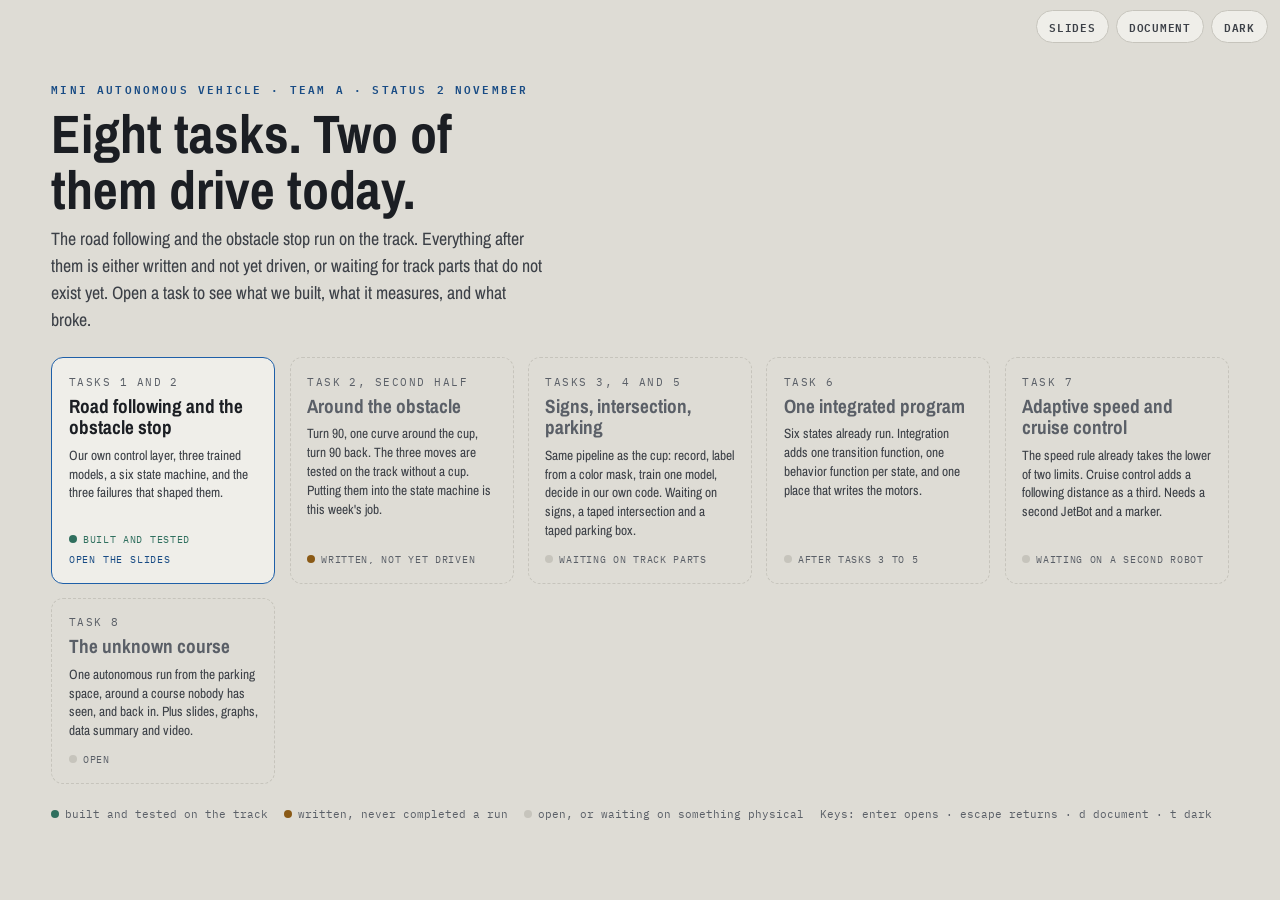
==== presentation/index.html @ 73cd2aa2 "Presentation as a repo file: roadmap, twelve slides, code panels (DECK1) presentation/index.html ope" ====
<!doctype html>
<html lang="en">
<head>
<meta charset="utf-8">
<meta name="viewport" content="width=device-width, initial-scale=1">
<title>JetBot status, 2 November</title>
<link rel="preconnect" href="https://fonts.googleapis.com">
<link rel="preconnect" href="https://fonts.gstatic.com" crossorigin>
<link rel="stylesheet" href="https://fonts.googleapis.com/css2?family=Archivo+Narrow:wght@600;700&family=IBM+Plex+Mono:wght@400;600&display=swap">
<style>
/* Tape, locked in design/THEME.md. Light by default; dark is the podium toggle (t).
   Contrast amended 2026-11-02: muted 7.6:1, faint 4.7:1, accent-ink for accent text. */
:root{
  color-scheme:light;
  --ground:#DEDCD5; --raise:#EFEEE9; --ink:#1B1E23; --muted:#3C4047; --faint:#5A5F67;
  --rule:#C6C4BC; --rule-soft:#D5D3CC;
  --accent:#1E5FA8; --accent-ink:#184B84; --accent-soft:rgba(30,95,168,.12);
  --alarm:#7A2418; --amber:#8A5A16; --cat1:#9C5120; --cat2:#4C7A8C; --ok:#2F6F5E;
  --display:"Archivo Narrow","Arial Narrow",Helvetica,Arial,sans-serif;
  --body:"Archivo Narrow","Arial Narrow",Helvetica,Arial,sans-serif;
  --mono:"IBM Plex Mono",ui-monospace,"Cascadia Mono",Consolas,monospace;
}
:root[data-theme="dark"]{
  color-scheme:dark;
  --ground:#171A1E; --raise:#1F2329; --ink:#EDEBE4; --muted:#A6ACB4; --faint:#8E959E;
  --rule:#343A42; --rule-soft:#2A3037;
  --accent:#7BB2E4; --accent-ink:#9CC6EC; --accent-soft:rgba(123,178,228,.16);
  --alarm:#EE9D86; --amber:#D7A75A; --cat1:#D79355; --cat2:#86AFC4; --ok:#6FC3A8;
}
*{box-sizing:border-box}
html,body{margin:0; padding:0; height:100%}
body{background:var(--ground); color:var(--ink); font-family:var(--body); -webkit-font-smoothing:antialiased}
@media (prefers-reduced-motion:reduce){ *{transition:none !important; animation:none !important} }

/* ── chrome ── */
.chrome{position:fixed; z-index:50; right:12px; top:10px; display:flex; gap:7px}
.btn{
  font-family:var(--mono); font-size:11px; font-weight:600; letter-spacing:.07em; text-transform:uppercase;
  color:var(--muted); background:var(--raise); border:1px solid var(--rule); border-radius:999px;
  padding:6px 12px; cursor:pointer;
}
.btn:hover{color:var(--ink); border-color:var(--accent)}
.btn:focus-visible{outline:2px solid var(--accent); outline-offset:2px}
.rail{position:fixed; z-index:50; left:0; right:0; bottom:0; height:3px; background:transparent}
.rail i{display:block; height:100%; width:0; background:var(--accent); transition:width .25s ease}
body.map .rail{display:none}

/* ════════ ROADMAP SCREEN ════════ */
.roadmap{min-height:100%; display:flex; flex-direction:column; justify-content:center; gap:clamp(18px,2.6vh,30px);
  padding:clamp(22px,4vh,52px) clamp(18px,4vw,64px)}
body.slides .roadmap, body.doc .roadmap{display:none}
body.doc .roadmap{display:flex; min-height:0; padding:0 0 2rem}
.rm-head{display:flex; flex-direction:column; gap:8px}
.rm-eyebrow{font-family:var(--mono); font-size:clamp(10px,.85vw,12px); font-weight:600; letter-spacing:.2em;
  text-transform:uppercase; color:var(--accent-ink)}
.rm-head h1{font-family:var(--display); font-weight:700; font-size:clamp(28px,4.4vw,54px); line-height:1.04;
  margin:0; max-width:24ch; text-wrap:balance}
.rm-head p{margin:0; color:var(--muted); font-size:clamp(14px,1.4vw,19px); max-width:62ch; line-height:1.5}
.cards{display:grid; gap:clamp(10px,1.1vw,16px); grid-template-columns:repeat(auto-fit,minmax(215px,1fr))}
.card{
  background:var(--raise); border:1px solid var(--rule); border-radius:12px; padding:clamp(13px,1.3vw,18px);
  display:flex; flex-direction:column; gap:7px; min-width:0; text-align:left; font:inherit; color:inherit;
  position:relative;
}
.card .cw{font-family:var(--mono); font-size:10.5px; letter-spacing:.14em; text-transform:uppercase; color:var(--faint)}
.card h2{font-family:var(--display); font-weight:700; font-size:clamp(16px,1.5vw,20px); line-height:1.12; margin:0}
.card p{margin:0; color:var(--muted); font-size:clamp(12.5px,1.05vw,14.5px); line-height:1.4}
.card .state{font-family:var(--mono); font-size:10px; letter-spacing:.07em; text-transform:uppercase;
  display:inline-flex; align-items:center; gap:6px; margin-top:auto; padding-top:6px}
.card .state i{width:8px; height:8px; border-radius:50%; display:block}
.card.open{cursor:pointer; border-color:var(--accent)}
.card.open:hover{background:var(--accent-soft)}
.card.open:focus-visible{outline:2px solid var(--accent); outline-offset:2px}
.card.open .state{color:var(--ok)} .card.open .state i{background:var(--ok)}
.card.locked{border-style:dashed; background:transparent}
.card.locked h2{color:var(--faint)}
.card.locked .state{color:var(--faint)} .card.locked .state i{background:var(--rule)}
.card .enter{font-family:var(--mono); font-size:10px; letter-spacing:.08em; text-transform:uppercase; color:var(--accent-ink)}
.legendrow{display:flex; flex-wrap:wrap; gap:16px; font-family:var(--mono); font-size:11px; color:var(--faint)}
.legendrow span{display:flex; align-items:center; gap:6px}
.legendrow i{width:8px; height:8px; border-radius:50%; display:block}
.i-built{background:var(--ok)} .i-written{background:var(--amber)} .i-open{background:var(--rule)}

/* ════════ SLIDES ════════ */
#deck{display:none}
body.slides #deck{display:block; height:100dvh; overflow-y:scroll; scroll-snap-type:y mandatory; scrollbar-width:none}
body.slides #deck::-webkit-scrollbar{display:none}
body.slides section{height:100dvh; scroll-snap-align:start; scroll-snap-stop:always; display:flex; align-items:center; justify-content:center}
.slide{
  width:min(100vw,177.78vh); aspect-ratio:16/9; container-type:inline-size; position:relative; overflow:hidden;
  background:var(--ground); color:var(--ink);
}
.slide::after{
  content:""; position:absolute; inset:auto 0 0; height:.9cqw; pointer-events:none;
  background:linear-gradient(90deg,var(--accent) 0 38%,transparent 38% 62%,var(--accent) 62% 100%);
}
.inner{position:absolute; inset:0; padding:4.4cqw 5cqw 5.4cqw; display:flex; flex-direction:column; gap:1.6cqw}
.spacer{flex:1}

body.doc #deck{display:block; max-width:50rem; margin:0 auto; padding:0 max(1rem,env(safe-area-inset-left,0px)) 4rem}
body.doc section{display:block}
body.doc .slide{width:auto; aspect-ratio:auto; height:auto; container-type:normal; overflow:visible;
  border-top:1px solid var(--rule-soft); padding-top:1.8rem}
body.doc .slide::after{display:none}
body.doc .inner{position:static; padding:0 0 1.4rem; gap:.9rem}
body.doc .spacer{display:none}

/* type: cqw on slides, rem twins in the document */
.eyebrow{font-family:var(--mono); font-size:1.1cqw; font-weight:600; letter-spacing:.2em; text-transform:uppercase; color:var(--accent-ink)}
h2.sh{font-family:var(--display); font-weight:700; font-size:3.7cqw; line-height:1.06; margin:0; max-width:25ch; text-wrap:balance}
h1.sh{font-family:var(--display); font-weight:700; font-size:5.2cqw; line-height:1.02; margin:0; max-width:22ch; text-wrap:balance}
.lead{font-size:1.6cqw; color:var(--muted); margin:0; max-width:54ch; line-height:1.42}
.slide p{margin:0; color:var(--muted); font-size:1.35cqw; max-width:60ch; line-height:1.42}
.src{font-family:var(--mono); font-size:.98cqw; color:var(--faint); margin:0; max-width:none}
.slide b{color:var(--ink); font-weight:600}
body.doc .eyebrow{font-size:.7rem}
body.doc h1.sh{font-size:1.9rem; max-width:none}
body.doc h2.sh{font-size:1.45rem; max-width:none}
body.doc .lead{font-size:1.02rem; max-width:none}
body.doc .slide p{font-size:.97rem; max-width:none}
body.doc .src{font-size:.76rem}

/* facts */
.facts{display:grid; grid-template-columns:repeat(4,minmax(0,1fr)); gap:1.5cqw}
.fact{display:flex; flex-direction:column; gap:.35cqw; min-width:0}
.fact .n{font-family:var(--display); font-weight:700; font-size:3cqw; line-height:1; font-variant-numeric:tabular-nums}
.fact .l{font-family:var(--mono); font-size:.95cqw; color:var(--faint); letter-spacing:.05em; text-transform:uppercase; line-height:1.35}
body.doc .facts{gap:.9rem; grid-template-columns:repeat(2,minmax(0,1fr))}
body.doc .fact{gap:.1rem}
body.doc .fact .n{font-size:1.6rem}
body.doc .fact .l{font-size:.68rem}

/* bars */
.bars{display:flex; flex-direction:column; gap:.7cqw}
.bar{display:grid; grid-template-columns:13cqw 1fr 10cqw; align-items:center; gap:1.2cqw}
.bl{font-family:var(--mono); font-size:1.05cqw; color:var(--muted); text-transform:uppercase; letter-spacing:.06em}
.track{height:1.7cqw; background:var(--rule); border-radius:.3cqw; position:relative; overflow:hidden}
.fill{position:absolute; inset:0 auto 0 0; border-radius:.3cqw}
.bv{font-family:var(--mono); font-size:1.05cqw; font-variant-numeric:tabular-nums; text-align:right}
.bar.lost .bv{color:var(--alarm); font-weight:600}
.f-base{background:var(--cat1)} .f-ours{background:var(--cat2)} .f-adaptive{background:var(--accent)}
.legend{display:flex; flex-wrap:wrap; gap:1.6cqw; font-family:var(--mono); font-size:.98cqw; color:var(--faint)}
.legend span{display:flex; align-items:center; gap:.5cqw}
.legend i{width:1cqw; height:1cqw; border-radius:.2cqw; display:block}
body.doc .bars{gap:.45rem}
body.doc .bar{grid-template-columns:7rem 1fr 5rem; gap:.6rem}
body.doc .bl{font-size:.74rem}
body.doc .track{height:.85rem; border-radius:3px}
body.doc .fill{border-radius:3px}
body.doc .bv{font-size:.76rem}
body.doc .legend{gap:.8rem; font-size:.72rem}
body.doc .legend i{width:.6rem; height:.6rem; border-radius:2px}
body.doc .legend span{gap:.3rem}

/* pipeline */
.pipe{display:grid; grid-template-columns:repeat(5,minmax(0,1fr)); gap:1cqw}
.pstep{background:var(--raise); border:1px solid var(--rule); border-radius:.6cqw; padding:1.2cqw; display:flex; flex-direction:column; gap:.45cqw; min-width:0}
.pstep .pn{font-family:var(--mono); font-size:.9cqw; letter-spacing:.12em; text-transform:uppercase; color:var(--faint)}
.pstep .pt{font-family:var(--display); font-weight:700; font-size:1.45cqw; line-height:1.1}
.pstep .pd{font-size:.98cqw; color:var(--muted); line-height:1.3}
.pstep.mid{border-color:var(--accent)}
.chip{font-family:var(--mono); font-size:.88cqw; background:var(--accent-soft); border-radius:.3cqw; padding:.2cqw .45cqw; margin-top:.25cqw}
body.doc .pipe{grid-template-columns:repeat(2,minmax(0,1fr)); gap:.7rem}
body.doc .pstep{border-radius:8px; padding:.75rem; gap:.2rem}
body.doc .pstep .pn{font-size:.64rem}
body.doc .pstep .pt{font-size:.98rem}
body.doc .pstep .pd{font-size:.8rem}
body.doc .chip{font-size:.66rem; border-radius:3px; padding:.1rem .3rem; margin-top:.2rem}

/* tables */
.ft{border-collapse:collapse; width:100%; font-size:1.2cqw}
.ft th{font-family:var(--mono); font-size:.9cqw; letter-spacing:.09em; text-transform:uppercase; color:var(--faint);
  text-align:left; font-weight:600; padding:0 1.1cqw .55cqw 0; border-bottom:1px solid var(--rule)}
.ft td{color:var(--muted); padding:.6cqw 1.1cqw .6cqw 0; border-bottom:1px solid var(--rule-soft); vertical-align:top}
.ft td.m{font-family:var(--mono); font-variant-numeric:tabular-nums; white-space:nowrap}
.scroller{overflow-x:auto}
body.doc .ft{font-size:.86rem}
body.doc .ft th{font-size:.64rem; padding:0 .7rem .35rem 0}
body.doc .ft td{padding:.4rem .7rem .4rem 0}

/* status dots in tables */
.dot{display:inline-flex; align-items:center; gap:.5cqw; font-family:var(--mono); font-size:1cqw; white-space:nowrap}
.dot i{width:.8cqw; height:.8cqw; border-radius:50%; display:block}
body.doc .dot{font-size:.76rem; gap:.3rem}
body.doc .dot i{width:.5rem; height:.5rem}

/* two lanes */
.lanes{display:grid; grid-template-columns:1fr 1fr; gap:2.2cqw}
.lane{display:flex; flex-direction:column; gap:.7cqw; border-top:.3cqw solid var(--rule); padding-top:.9cqw; min-width:0}
.lane.answer{border-top-color:var(--accent)}
.lane h3{font-family:var(--display); font-weight:700; font-size:1.55cqw; margin:0}
.lane .ltag{font-family:var(--mono); font-size:.9cqw; letter-spacing:.12em; text-transform:uppercase; color:var(--faint)}
body.doc .lanes{grid-template-columns:1fr; gap:1.1rem}
body.doc .lane{gap:.35rem; border-top-width:2px; padding-top:.55rem}
body.doc .lane h3{font-size:1rem}
body.doc .lane .ltag{font-size:.64rem}

/* figures: capped so the text under them always fits the slide */
figure{margin:0; min-height:0; display:flex; flex-direction:column; gap:.6cqw; align-items:center}
figure svg{display:block; width:100%; height:auto; max-height:20cqw; max-width:100%}
figure.wide svg{max-height:17cqw}
.fl{font-family:var(--mono); font-size:.95cqw; color:var(--faint); letter-spacing:.09em; text-transform:uppercase; align-self:flex-start}
body.doc figure{gap:.35rem}
body.doc figure svg{max-height:none}
body.doc figure.wide svg{max-height:none}
body.doc .fl{font-size:.66rem}

.tag{font-family:var(--mono); font-size:.9cqw; letter-spacing:.06em; text-transform:uppercase; padding:.25cqw .6cqw; border-radius:.3cqw; display:inline-block}
.t-run{background:rgba(47,111,94,.16); color:var(--ok)}
.t-test{background:rgba(138,90,22,.16); color:var(--amber)}
body.doc .tag{font-size:.64rem; padding:.12rem .35rem; border-radius:3px}

.srclist{display:grid; grid-template-columns:1fr 1fr; gap:.9cqw 2.2cqw; font-size:1.1cqw}
.srclist div{display:flex; flex-direction:column; gap:.15cqw; min-width:0}
.srclist b{font-family:var(--display)}
.srclist span{font-family:var(--mono); font-size:.95cqw; color:var(--faint); word-break:break-word}
body.doc .srclist{grid-template-columns:1fr; gap:.55rem; font-size:.88rem}
body.doc .srclist div{gap:.05rem}
body.doc .srclist span{font-size:.73rem}

/* ── code panel: only where the code is the content ── */
.codeblock{margin-top:.4cqw}
.codebtn{
  font-family:var(--mono); font-size:.95cqw; letter-spacing:.07em; text-transform:uppercase;
  color:var(--accent-ink); background:transparent; border:1px solid var(--rule); border-radius:.4cqw;
  padding:.5cqw 1cqw; cursor:pointer;
}
.codebtn:hover{background:var(--accent-soft)}
.codebtn:focus-visible{outline:2px solid var(--accent); outline-offset:2px}
.codewrap{display:none; margin-top:.8cqw; background:var(--raise); border:1px solid var(--rule); border-radius:.5cqw;
  padding:1.1cqw 1.3cqw; gap:.7cqw; flex-direction:column}
/* open on a slide, the panel is an overlay with its own scroll: a fixed slide cannot grow */
.codewrap[data-open="true"]{
  display:flex; position:absolute; inset:0; margin:0; overflow:auto; z-index:6;
  padding:2.4cqw 2.6cqw 3.4cqw; border-radius:0; border:0; border-top:.25cqw solid var(--accent);
}
.codewrap[data-open="true"]::after{
  content:"click the panel background or press escape to close";
  font-family:var(--mono); font-size:.9cqw; color:var(--faint); letter-spacing:.06em;
}
.codewrap .why{font-size:1.1cqw; color:var(--muted); line-height:1.4; margin:0; max-width:none}
.codewrap .why b{color:var(--ink)}
.codewrap pre{margin:0; font-family:var(--mono); font-size:.95cqw; line-height:1.55; color:var(--ink);
  background:var(--ground); border:1px solid var(--rule-soft); border-radius:.3cqw; padding:.8cqw 1cqw; overflow-x:auto}
.codewrap pre .c{color:var(--faint)}
.codewrap .where{font-family:var(--mono); font-size:.9cqw; color:var(--faint)}
body.doc .codebtn{display:none}
body.doc .codewrap, body.doc .codewrap[data-open="true"]{display:flex !important; position:static; inset:auto;
  font-size:1rem; border:1px solid var(--rule); border-radius:8px; padding:.9rem 1rem; gap:.5rem; margin-top:.6rem; overflow:visible}
body.doc .codewrap[data-open="true"]::after{display:none}
body.doc .codewrap .why{font-size:.95rem}
body.doc .codewrap pre{font-size:.78rem; border-radius:4px; padding:.6rem .7rem}
body.doc .codewrap .where{font-size:.72rem}

.deckonly{display:block} .doconly{display:none}
body.doc .deckonly{display:none} body.doc .doconly{display:block}

/* ── print ── */
@page{ size:297mm 167mm; margin:0 }
@media print{
  :root, :root[data-theme="dark"]{ color-scheme:light;
    --ground:#DEDCD5; --raise:#EFEEE9; --ink:#1B1E23; --muted:#3C4047; --faint:#5A5F67;
    --rule:#C6C4BC; --rule-soft:#D5D3CC; --accent:#1E5FA8; --accent-ink:#184B84;
    --accent-soft:rgba(30,95,168,.12); --alarm:#7A2418; --amber:#8A5A16;
    --cat1:#9C5120; --cat2:#4C7A8C; --ok:#2F6F5E;
  }
  html,body{height:auto; overflow:visible}
  .chrome,.rail{display:none !important}
  body.map .roadmap{display:flex}
  body.slides #deck, body.map #deck{display:block; height:auto; overflow:visible}
  body.slides section, body.map section{height:167mm; width:297mm; page-break-after:always; break-after:page; display:flex; overflow:hidden}
  body.slides .slide, body.map .slide{width:297mm; height:167mm; aspect-ratio:auto}
  body.slides .codewrap, body.map .codewrap{display:none !important}   /* the slide PDF keeps the slides clean */
  body.doc{ }
  body.doc section{break-inside:avoid-page}
  body.doc .codewrap{display:flex !important}
  *{-webkit-print-color-adjust:exact; print-color-adjust:exact}
}
@media print{ body.doc{ } }
</style>
</head>
<body class="map">

<div class="chrome">
  <button class="btn" id="mapbtn" type="button">Roadmap</button>
  <button class="btn" id="modebtn" type="button">Document</button>
  <button class="btn" id="themebtn" type="button">Dark</button>
</div>
<div class="rail"><i id="railfill"></i></div>

<!-- ════════════════ ROADMAP ════════════════ -->
<div class="roadmap" id="roadmap">
  <div class="rm-head">
    <div class="rm-eyebrow">Mini autonomous vehicle · team A · status 2 November</div>
    <h1>Eight tasks. Two of them drive today.</h1>
    <p>The road following and the obstacle stop run on the track. Everything after them is either written and not yet driven, or waiting for track parts that do not exist yet. Open a task to see what we built, what it measures, and what broke.</p>
  </div>

  <div class="cards">
    <button class="card open" id="card-w1" type="button">
      <span class="cw">Tasks 1 and 2</span>
      <h2>Road following and the obstacle stop</h2>
      <p>Our own control layer, three trained models, a six state machine, and the three failures that shaped them.</p>
      <span class="state"><i></i>built and tested</span>
      <span class="enter">Open the slides</span>
    </button>

    <div class="card locked">
      <span class="cw">Task 2, second half</span>
      <h2>Around the obstacle</h2>
      <p>Turn 90, one curve around the cup, turn 90 back. The three moves are tested on the track without a cup. Putting them into the state machine is this week's job.</p>
      <span class="state"><i style="background:var(--amber)"></i>written, not yet driven</span>
    </div>

    <div class="card locked">
      <span class="cw">Tasks 3, 4 and 5</span>
      <h2>Signs, intersection, parking</h2>
      <p>Same pipeline as the cup: record, label from a color mask, train one model, decide in our own code. Waiting on signs, a taped intersection and a taped parking box.</p>
      <span class="state"><i></i>waiting on track parts</span>
    </div>

    <div class="card locked">
      <span class="cw">Task 6</span>
      <h2>One integrated program</h2>
      <p>Six states already run. Integration adds one transition function, one behavior function per state, and one place that writes the motors.</p>
      <span class="state"><i></i>after tasks 3 to 5</span>
    </div>

    <div class="card locked">
      <span class="cw">Task 7</span>
      <h2>Adaptive speed and cruise control</h2>
      <p>The speed rule already takes the lower of two limits. Cruise control adds a following distance as a third. Needs a second JetBot and a marker.</p>
      <span class="state"><i></i>waiting on a second robot</span>
    </div>

    <div class="card locked">
      <span class="cw">Task 8</span>
      <h2>The unknown course</h2>
      <p>One autonomous run from the parking space, around a course nobody has seen, and back in. Plus slides, graphs, data summary and video.</p>
      <span class="state"><i></i>open</span>
    </div>
  </div>

  <div class="legendrow">
    <span><i class="i-built"></i>built and tested on the track</span>
    <span><i class="i-written"></i>written, never completed a run</span>
    <span><i class="i-open"></i>open, or waiting on something physical</span>
    <span>Keys: enter opens · escape returns · d document · t dark</span>
  </div>
</div>

<!-- ════════════════ SLIDES ════════════════ -->
<div id="deck">

<!-- 1 title -->
<section>
  <div class="slide"><div class="inner">
    <div class="eyebrow">Tasks 1 and 2 · status 2 November</div>
    <div class="spacer" style="flex:.45"></div>
    <h1 class="sh">A JetBot that drives its lane and stops for a marked cup</h1>
    <p class="lead">Three trained models report what the camera sees. Our decision and control code does the rest. This is what has driven on the track, what it measures, and the failures that got it there.</p>
    <div class="spacer"></div>
    <div class="facts" style="flex:none">
      <div class="fact"><span class="n">60 s</span><span class="l">driven in both directions, no stop</span></div>
      <div class="fact"><span class="n">8 stops</span><span class="l">in front of a cup, one 90 s run</span></div>
      <div class="fact"><span class="n">3 models</span><span class="l">lane, curve, obstacle</span></div>
      <div class="fact"><span class="n">22 Hz</span><span class="l">control steps per second</span></div>
    </div>
    <p class="src">Every figure comes from our own runs on our own track. Sources on the last slide.</p>
  </div></div>
</section>

<!-- 2 where we are -->
<section>
  <div class="slide"><div class="inner">
    <h2 class="sh">Where we are against the eight tasks</h2>
    <div class="spacer" style="flex:.3"></div>
    <div class="scroller" style="flex:none"><table class="ft">
      <tr><th>Task</th><th>State</th><th>Evidence, or what is missing</th></tr>
      <tr><td><b>1 · Adaptive road following</b></td><td><span class="dot"><i style="background:var(--ok)"></i>built</span></td><td>60 s in both directions, three controllers compared</td></tr>
      <tr><td><b>2 · Stop at an obstacle</b></td><td><span class="dot"><i style="background:var(--ok)"></i>built</span></td><td>8 stops in a 90 s run, shown to the professor</td></tr>
      <tr><td><b>2 · Avoid and recover</b></td><td><span class="dot"><i style="background:var(--amber)"></i>written</span></td><td>the old timed swerve ran 3 of 3; the new one is tested move by move, not in the state machine yet</td></tr>
      <tr><td><b>6 · State machine</b></td><td><span class="dot"><i style="background:var(--amber)"></i>partly</span></td><td>six states run; one transition function and one motor function are still to come</td></tr>
      <tr><td><b>3, 4, 5 · Signs, intersection, parking</b></td><td><span class="dot"><i style="background:var(--rule)"></i>open</span></td><td>signs are being bought; the intersection and the parking box are not taped yet</td></tr>
      <tr><td><b>7 · Adaptive speed, cruise control</b></td><td><span class="dot"><i style="background:var(--rule)"></i>open</span></td><td>needs a second JetBot; the speed rule already takes the lower of two limits</td></tr>
      <tr><td><b>8 · Final run and slides</b></td><td><span class="dot"><i style="background:var(--rule)"></i>open</span></td><td>the course, the video and the archive</td></tr>
    </table></div>
    <div class="spacer"></div>
    <p class="src">Built means it completed runs on the track. Written means the code exists and has not. Status read from the run logs.</p>
  </div></div>
</section>

<!-- 3 pipeline -->
<section>
  <div class="slide"><div class="inner">
    <h2 class="sh">Models measure. Our code decides and drives.</h2>
    <div class="spacer" style="flex:.3"></div>
    <div class="pipe" style="flex:none">
      <div class="pstep"><span class="pn">1 · camera</span><span class="pt">Frame</span><span class="pd">224 by 224 pixels</span></div>
      <div class="pstep mid"><span class="pn">2 · perception</span><span class="pt">Three models</span><span class="pd">ResNet18 each, run through TensorRT</span>
        <span class="chip">lane: visible, x</span><span class="chip">curve: class, side</span><span class="chip">cup: row, x</span></div>
      <div class="pstep"><span class="pn">3 · decision</span><span class="pt">State machine</span><span class="pd">Six states, priority order, every threshold a named constant</span></div>
      <div class="pstep"><span class="pn">4 · control</span><span class="pt">PD and speed</span><span class="pd">Gains scaled by speed, curve feedforward, rate limits</span></div>
      <div class="pstep"><span class="pn">5 · motors</span><span class="pt">Wheels</span><span class="pd">Battery guard, camera watchdog, motor watchdog</span></div>
    </div>
    <div class="spacer"></div>
    <p>A model never sends a motor command. It returns numbers, and only our decision and control code reads them. Exact geometry does not come from a model at all: two color masks measure the lane lines and the cup band, and the checks that end a maneuver use those.</p>
    <p class="src">Loop 21.6 to 22.8 steps per second with 24 ms of model time in the Task 1 runs, which carried two models. With the obstacle model added it is 29.8 ms per step. TensorRT took one lane pass from 41 ms to 10.6 ms.</p>
  </div></div>
</section>

<!-- 4 state machine -->
<section>
  <div class="slide"><div class="inner">
    <h2 class="sh">Six states, and priority settles every conflict</h2>
    <div class="spacer" style="flex:.2"></div>
    <figure class="wide" style="flex:none">
      <div class="fl">Driving states across the top, stop mode and the ending below</div>
      <svg viewBox="0 0 560 150" role="img" aria-label="Following, avoidance and recovery across the top, stop mode and halt below">
        <defs>
          <marker id="arG" viewBox="0 0 10 10" refX="9" refY="5" markerWidth="6" markerHeight="6" orient="auto"><path d="M0,1 L9,5 L0,9" fill="none" stroke="var(--faint)" stroke-width="1.7"/></marker>
          <marker id="arR" viewBox="0 0 10 10" refX="9" refY="5" markerWidth="6" markerHeight="6" orient="auto"><path d="M0,1 L9,5 L0,9" fill="none" stroke="var(--alarm)" stroke-width="1.7"/></marker>
        </defs>
        <g font-family="IBM Plex Mono, monospace" font-size="9.5">
          <rect x="6" y="30" width="118" height="36" rx="5" fill="var(--accent-soft)" stroke="var(--accent)"/>
          <text x="65" y="46" text-anchor="middle" fill="var(--ink)">FOLLOWING</text>
          <text x="65" y="59" text-anchor="middle" fill="var(--muted)" font-size="8">and SLOW_DOWN</text>

          <rect x="178" y="30" width="118" height="36" rx="5" fill="var(--raise)" stroke="var(--rule)"/>
          <text x="237" y="46" text-anchor="middle" fill="var(--ink)">AVOIDANCE</text>
          <text x="237" y="59" text-anchor="middle" fill="var(--muted)" font-size="8">lane ignored</text>

          <rect x="350" y="30" width="118" height="36" rx="5" fill="var(--raise)" stroke="var(--rule)"/>
          <text x="409" y="46" text-anchor="middle" fill="var(--ink)">RECOVERY</text>
          <text x="409" y="59" text-anchor="middle" fill="var(--muted)" font-size="8">lane ignored</text>

          <g stroke="var(--faint)" stroke-width="1.7" fill="none" marker-end="url(#arG)">
            <path d="M126,48 L174,48"/>
            <path d="M298,48 L346,48"/>
            <path d="M409,26 L409,12 L65,12 L65,26"/>
          </g>
          <text x="150" y="40" text-anchor="middle" fill="var(--faint)" font-size="8">cup in lane</text>
          <text x="322" y="40" text-anchor="middle" fill="var(--faint)" font-size="8">done</text>
          <text x="237" y="8" text-anchor="middle" fill="var(--faint)" font-size="8">lane found again</text>

          <rect x="6" y="96" width="118" height="34" rx="5" fill="var(--raise)" stroke="var(--rule)" stroke-dasharray="4 3"/>
          <text x="65" y="112" text-anchor="middle" fill="var(--ink)">STOP</text>
          <text x="65" y="124" text-anchor="middle" fill="var(--muted)" font-size="8">separate run mode</text>
          <g stroke="var(--faint)" stroke-width="1.5" fill="none" marker-end="url(#arG)">
            <path d="M42,70 L42,92"/><path d="M88,92 L88,70"/>
          </g>
          <text x="130" y="86" fill="var(--faint)" font-size="8">stop mode only: wait, then drive on</text>

          <rect x="350" y="96" width="118" height="34" rx="5" fill="var(--raise)" stroke="var(--alarm)"/>
          <text x="409" y="117" text-anchor="middle" fill="var(--alarm)">HALT</text>
          <g stroke="var(--alarm)" stroke-width="1.7" fill="none">
            <path d="M409,70 L409,92" marker-end="url(#arR)"/>
            <path d="M296,113 L346,113" marker-end="url(#arR)"/>
          </g>
          <text x="237" y="110" text-anchor="middle" fill="var(--alarm)" font-size="8">recovery timeout,</text>
          <text x="237" y="121" text-anchor="middle" fill="var(--alarm)" font-size="8">cup still beside, lane lost 0.5 s</text>
        </g>
      </svg>
    </figure>
    <div class="spacer"></div>
    <p>Priority, highest first: <b>halt</b>, <b>avoidance</b> and <b>recovery</b>, <b>stop</b>, <b>slow down</b>, <b>following</b>. During the swerve and the recovery the lane rule is switched off on purpose, because the robot is deliberately off its lane.</p>
    <div class="codeblock deckonly" style="flex:none">
      <button class="codebtn" type="button" data-code="c-state">The twelve lines that are the state machine</button>
    </div>
    <div class="codewrap" id="c-state" data-open="false">
      <p class="why"><b>What we decided.</b> Priority is not a comment. It is the order the conditions are asked in, and the first match wins, so a cup can never be overruled by a curve and a lost lane can never be overruled by a cup.</p>
<pre><span class="c"># decision.py, update(): asked in this order, first match wins</span>
if self.state == HALT:                       <span class="c"># 1, the run is over</span>
    return HALT
if self.state == OBSTACLE_AVOIDANCE:         <span class="c"># 2, lane not asked at all</span>
    self.update_avoidance(percept, now); return self.state
if self.state == ROAD_RECOVERY:              <span class="c"># 2, until the lane is found</span>
    ...
close = cup_close(percept) and (self.stop_only or cup_in_lane(percept))
if self.close_frames &gt;= config.OBSTACLE_FRAMES:   <span class="c"># 3, four steps in a row</span>
    self.enter(OBSTACLE_AVOIDANCE, now)
if p_sharp &gt; config.SLOW_DOWN_ENTER:         <span class="c"># 4, cap the speed</span>
    self.enter(SLOW_DOWN, now)
if now - self.lost_since &gt;= config.LANE_LOST_TIMEOUT:   <span class="c"># 5, half a second</span>
    self.enter(HALT, now)</pre>
      <p class="where">decision.py · the same order is the table in STATE_MACHINE.md · one transition function is step S4</p>
    </div>
    <p class="src">decision.py and STATE_MACHINE.md change together. A motor watchdog stall stops the wheels but does not end the run.</p>
  </div></div>
</section>

<!-- 5 models -->
<section>
  <div class="slide"><div class="inner">
    <h2 class="sh">Three models, measured on laps they never trained on</h2>
    <div class="spacer" style="flex:.3"></div>
    <div class="scroller" style="flex:none"><table class="ft">
      <tr><th>Model</th><th>Trained on</th><th>Held out</th><th>What it gets right</th><th>Where it is weak</th></tr>
      <tr><td><b>lane</b></td><td class="m">2458 frames</td><td class="m">454</td><td>lane found in 99.6 % of frames; center off by 0.022 of half the image</td><td>one row carries no heading, so it cannot tell inside a curve from running wide</td></tr>
      <tr><td><b>curve</b></td><td class="m">3276 frames</td><td class="m">448</td><td>88.6 % of five classes; the side of all 37 sharp frames correct</td><td>6 of those 37 were called gentle, so it under-reacts before it over-reacts</td></tr>
      <tr><td><b>obstacle</b></td><td class="m">3147 frames</td><td class="m">724</td><td>no false alarm on 454 lap frames without cups; distance off by 8 image rows</td><td>11 of 133 cup frames missed, mostly at the image edge</td></tr>
    </table></div>
    <div class="spacer"></div>
    <p>Whole sessions are held back, never single frames: at four frames a second the neighbors look identical and a random split would flatter every number. The labels come from a color mask, so these percentages are agreement with that mask, not with a human.</p>
    <p class="src">models/lane.json, curve.json, obstacle.json. Held out: lap_ccw4 and lap_cw3, plus two cup sessions for the obstacle model.</p>
  </div></div>
</section>

<!-- 6 task 1 result -->
<section>
  <div class="slide"><div class="inner">
    <div class="eyebrow">Task 1 · measured 20 and 21 September</div>
    <h2 class="sh">Our control layer drove 60 s in both directions</h2>
    <div class="spacer" style="flex:.2"></div>
    <div class="bars" style="flex:none">
      <div class="bar lost"><span class="bl">stock, cw</span><span class="track"><i class="fill f-base" style="width:34.2%"></i></span><span class="bv">20.5 s</span></div>
      <div class="bar lost"><span class="bl">stock, cw</span><span class="track"><i class="fill f-base" style="width:34.0%"></i></span><span class="bv">20.4 s</span></div>
      <div class="bar lost"><span class="bl">ours, ccw</span><span class="track"><i class="fill f-ours" style="width:18.2%"></i></span><span class="bv">10.9 s</span></div>
      <div class="bar"><span class="bl">ours, cw</span><span class="track"><i class="fill f-ours" style="width:100%"></i></span><span class="bv">60.0 s</span></div>
      <div class="bar"><span class="bl">adaptive, ccw</span><span class="track"><i class="fill f-adaptive" style="width:100%"></i></span><span class="bv">60.0 s</span></div>
      <div class="bar"><span class="bl">adaptive, cw</span><span class="track"><i class="fill f-adaptive" style="width:100%"></i></span><span class="bv">60.0 s</span></div>
    </div>
    <div class="spacer"></div>
    <p>Same track, same lane model. Both stock runs lost the lane at about 20 s, and the plain PD run was the steadiest of all, so the curve model bought the sharp curve rather than smoothness.</p>
    <div class="codeblock deckonly" style="flex:none">
      <button class="codebtn" type="button" data-code="c-steer">Why the steering has three terms, not one</button>
    </div>
    <div class="codewrap" id="c-steer" data-open="false">
      <p class="why"><b>What we decided, and why each number exists.</b> P alone wobbled. The D term damps it. Gain scheduling exists because at 0.40 the same correction moves the robot further before the next frame, and the robot swung on the straight. The feedforward exists because a curve needs a steady turn that P only gives once the error is already large, and its direction comes from the curve model after the lane position flipped sign in exactly the curve that kept failing.</p>
<pre><span class="c"># control.py, update()</span>
schedule = REF_SPEED / max(self.speed, REF_SPEED)   <span class="c"># 0.32 tuned, slower gains when faster</span>
wanted   = schedule * (KP * lane_x + KD * change) + self.feedforward(curve_probs, curve_dir)
self.steering = limit_change(wanted, self.steering, RATE, RATE, dt)   <span class="c"># max 2.0 per second</span>
self.speed    = min(curve_speed, steering_speed)    <span class="c"># whichever is slower wins</span></pre>
      <p class="where">control.py · KP 0.15, KD 0.06, feedforward 0.04 in a sharp curve, all in config.py with the run that set them</p>
    </div>
    <p class="src">Wobble as the lane position standard deviation: stock 0.150 and 0.126, our PD 0.087, adaptive 0.099. Six runs in results/week1/task1_results.md; refreshing them with today's code is an open step.</p>
  </div></div>
</section>

<!-- 7 cup stop -->
<section>
  <div class="slide"><div class="inner">
    <h2 class="sh">Eight stops in front of a cup <span class="tag t-run">shown live</span></h2>
    <div class="spacer" style="flex:.3"></div>
    <div class="scroller" style="flex:none"><table class="ft">
      <tr><th>The question</th><th>How it is answered</th></tr>
      <tr><td><b>Is a cup there</b></td><td>the obstacle model, above 0.5</td></tr>
      <tr><td><b>How close is it</b></td><td>the lower edge of its red band, at row 88 of 224</td></tr>
      <tr><td><b>Am I sure</b></td><td class="m">four control steps in a row</td></tr>
      <tr><td><b>When may I drive on</b></td><td>the cup unseen, or its band above row 80, for five steps</td></tr>
    </table></div>
    <div class="spacer"></div>
    <p>The release row is <b>farther away</b> than the trigger row on purpose. With both at the same row, a reading jittering across it released the robot while it still stood in front of the cup. A person lifted the cup away after each stop.</p>
    <div class="codeblock deckonly" style="flex:none">
      <button class="codebtn" type="button" data-code="c-cup">The trigger, in four lines</button>
    </div>
    <div class="codewrap" id="c-cup" data-open="false">
      <p class="why"><b>What we decided.</b> The model predicts <i>where</i> the cup is, not whether the road is blocked. That way the stopping distance is a constant we can retune without recording anything again, and the decision stays in our code.</p>
<pre><span class="c"># decision.py</span>
def cup_close(percept):
    return (percept['cup_visible'] &gt;= OBSTACLE_VISIBLE_THRESHOLD   <span class="c"># 0.5</span>
            and percept['cup_row'] &gt;= OBSTACLE_ROW)                <span class="c"># row 88 of 224</span>

def cup_gone(percept):
    return (percept['cup_visible'] &lt; OBSTACLE_VISIBLE_THRESHOLD
            or percept['cup_row'] &lt; OBSTACLE_CLEAR_ROW)            <span class="c"># row 80, hysteresis</span></pre>
      <p class="where">decision.py and config.py · in the avoidance mode a fifth question is added: is the cup in the lane</p>
    </div>
    <p class="src">Run demo_stop_4, 90 s, no lane loss, obstacle model v1. Five of the eight stops settled at band rows 90 to 104, which the distance survey puts at roughly 25 to 40 cm; the other three stopped closer.</p>
  </div></div>
</section>

<!-- 8 around the cup -->
<section>
  <div class="slide"><div class="inner">
    <h2 class="sh">Turn 90, curve around the cup, turn 90 back <span class="tag t-test">written, not yet driven</span></h2>
    <div class="spacer" style="flex:.15"></div>
    <figure class="wide" style="flex:none">
      <div class="fl">The intended path. Top view, inside of the oval</div>
      <svg viewBox="0 0 560 196" role="img" aria-label="Quarter turn off the lane, one curve around the cup, quarter turn back">
        <rect x="0" y="54" width="560" height="112" fill="var(--raise)"/>
        <g stroke="var(--cat2)" stroke-width="5" stroke-linecap="round">
          <path d="M8,60 L552,60"/><path d="M8,160 L552,160"/>
        </g>
        <text x="14" y="50" fill="var(--faint)" font-family="IBM Plex Mono, monospace" font-size="8.5">inside of the oval</text>
        <circle cx="280" cy="110" r="12" fill="var(--alarm)"/>
        <circle cx="280" cy="110" r="74" fill="none" stroke="var(--alarm)" stroke-width="1" stroke-dasharray="3 5" opacity=".45"/>
        <text x="280" y="131" text-anchor="middle" font-family="IBM Plex Mono, monospace" font-size="8.5" fill="var(--muted)">cup</text>
        <text x="372" y="60" font-family="IBM Plex Mono, monospace" font-size="8" fill="var(--alarm)" opacity=".8">the circle the wheels drive</text>
        <path d="M20,110 L206,110" fill="none" stroke="var(--accent)" stroke-width="3.4"/>
        <path d="M206,110 A 74,74 0 0 1 354,110" fill="none" stroke="var(--accent)" stroke-width="3.4"/>
        <path d="M354,110 L540,110" fill="none" stroke="var(--accent)" stroke-width="3.4"/>
        <g font-family="IBM Plex Mono, monospace" font-size="9" fill="var(--ink)">
          <text x="198" y="94" text-anchor="end">turn 90</text>
          <text x="362" y="94">turn 90 the same way</text>
        </g>
        <g font-family="IBM Plex Mono, monospace" font-size="9" fill="var(--faint)">
          <text x="280" y="30" text-anchor="middle">one curve: outer wheel 0.37, inner 0.30, about 2.85 s</text>
          <text x="110" y="126" text-anchor="middle">lane following</text>
          <text x="452" y="126" text-anchor="middle">lane following</text>
          <text x="206" y="188" text-anchor="middle" font-size="8">ends on the tape angle</text>
          <text x="354" y="188" text-anchor="middle" font-size="8">ends when the lane is found</text>
        </g>
        <g stroke="var(--faint)" stroke-width="1" opacity=".7">
          <path d="M206,118 L206,178"/><path d="M354,118 L354,178"/>
        </g>
      </svg>
    </figure>
    <div class="spacer"></div>
    <p>Both turns go the same way, so the robot ends facing along the lane again, and the cup sits near the center of the curve, which is why the robot never points at it. <b>Tested on the track with no cup in place:</b> five turns of five hit 90 degrees, and the curve measured 2.85 s.</p>
    <p class="src">turn_test.py and swerve_test.py, 29 October. The old timed swerve it replaces passed 3 of 3 times with each turn near 130 degrees instead of 45. Still to do: put these three moves into decision.py. In the test the robot finished near the outer tape, so the width is not final.</p>
  </div></div>
</section>

<!-- 9 failures -->
<section>
  <div class="slide"><div class="inner">
    <div class="eyebrow">What failed</div>
    <h2 class="sh">Four failures, and the cause of each</h2>
    <div class="spacer" style="flex:.25"></div>
    <div class="scroller" style="flex:none"><table class="ft">
      <tr><th>What we saw</th><th>The cause</th><th>What changed</th></tr>
      <tr><td><b>Left the lane in the sharp counterclockwise curve</b></td><td>the turn direction came from the lane center, which sits near zero there and flips sign</td><td>the curve model learned five classes and now reports the side; the turn follows it</td></tr>
      <tr><td><b>Drove 47 s into a chair</b></td><td>a training job ran while driving, memory ran out, the camera thread died and kept returning one frozen frame</td><td>stop after 0.5 s without a new frame, and never train while the robot drives</td></tr>
      <tr><td><b>Turned back into the cup it had passed</b></td><td>the pivots were timed from 120 deg/s; the real rate is about 305, so each 45 degree turn came out near 130</td><td>rates measured again with the camera; turns now end on the tape angle</td></tr>
      <tr><td><b>The steering got jerkier with unchanged code</b></td><td class="m">not found yet</td><td>an A/B run ruled out the code; a motor trim and a smoothed D term are under test</td></tr>
    </table></div>
    <div class="spacer"></div>
    <p>Three of the four were wrong measurements or a dead camera that still answered. The fourth is still open, and it is the one we want to ask about.</p>
    <p class="src">Written up as problem, hypothesis, change, test, result in DECISIONS.md, entries DATA2, CURVE3, MOVE2, AB1 and STEER2.</p>
  </div></div>
</section>

<!-- 10 what it changed -->
<section>
  <div class="slide"><div class="inner">
    <h2 class="sh">What those failures put in the code</h2>
    <div class="spacer" style="flex:.3"></div>
    <div class="lanes" style="flex:none">
      <div class="lane">
        <span class="ltag">What we used to trust</span>
        <h3>The timer</h3>
        <p>Blind maneuvers on calculated durations, and a camera assumed to be alive because it answered.</p>
      </div>
      <div class="lane answer">
        <span class="ltag">What we trust now</span>
        <h3>Something the camera can see</h3>
        <p>A turn ends on the tape angle. A pass ends when the cup mask loses the cup. Recovery ends on two tape lines a lane width apart. The last two run in the driving program; the tape angle so far only in the test scripts.</p>
      </div>
    </div>
    <div class="spacer" style="flex:.5"></div>
    <div class="facts" style="flex:none">
      <div class="fact"><span class="n">0.5 s</span><span class="l">without a frame stops the robot</span></div>
      <div class="fact"><span class="n">0.25 s</span><span class="l">without a motor update stops the wheels</span></div>
      <div class="fact"><span class="n">11.4 V</span><span class="l">needed to start, 10.8 V ends a run</span></div>
      <div class="fact"><span class="n">1 change</span><span class="l">per driving test, so the cause stays known</span></div>
    </div>
    <div class="codeblock deckonly" style="flex:none">
      <button class="codebtn" type="button" data-code="c-safety">The four lines that caught the dead camera</button>
    </div>
    <div class="codewrap" id="c-safety" data-open="false">
      <p class="why"><b>What we decided.</b> The JetBot camera returns the <i>same object</i> when its thread has died, so comparing pixels proves nothing. Identity is the only honest proof that a frame is new, and the robot is allowed to move only while that proof keeps arriving.</p>
<pre><span class="c"># safety.py, imported by every program that can move the robot</span>
while camera.value is old:            <span class="c"># the same object means no new frame</span>
    if time.time() - start &gt; timeout:  <span class="c"># 0.5 s</span>
        raise CameraFrozen()
    time.sleep(0.005)</pre>
      <p class="where">safety.py · the same file holds the battery guard and the motor watchdog</p>
    </div>
    <p class="src">A camera freeze at 46.6 s in a later run was caught by exactly this check, which is the evidence it works.</p>
  </div></div>
</section>

<!-- 11 next -->
<section>
  <div class="slide"><div class="inner">
    <div class="eyebrow">Next</div>
    <h2 class="sh">What we do before the next demonstration</h2>
    <div class="spacer" style="flex:.3"></div>
    <div class="scroller" style="flex:none"><table class="ft">
      <tr><th>Step</th><th>Pass condition</th></tr>
      <tr><td><b>Put the three moves into the state machine</b></td><td>recorded frames give the same state through old and new code</td></tr>
      <tr><td><b>Drive the avoidance with a cup, filmed</b></td><td>8 of 10 passes end in lane following without a human touching the robot</td></tr>
      <tr><td><b>Find the jerky steering</b></td><td>a run with the trim and the smoothed D term is calmer in both directions, or the change is reverted</td></tr>
      <tr><td><b>Refresh the Task 1 table</b></td><td>the six runs repeated with today's code and models</td></tr>
      <tr><td><b>Team: tape an intersection and a parking box</b></td><td>both exist, with the lane and tape widths measured in centimeters</td></tr>
    </table></div>
    <div class="spacer"></div>
    <p>The last row is the one that blocks three tasks. Signs, intersection and parking all reuse the pipeline that already works, so the code is not the bottleneck.</p>
    <p class="src">Steps and pass conditions from PLAN.md section 6.</p>
  </div></div>
</section>

<!-- 12 sources -->
<section>
  <div class="slide"><div class="inner">
    <h2 class="sh">Where every number on these slides comes from</h2>
    <div class="spacer" style="flex:.3"></div>
    <div class="srclist" style="flex:none">
      <div><b>Task 1 comparison</b><span>results/week1/task1_results.md, six runs, 20 and 21 September</span></div>
      <div><b>Model accuracy and error</b><span>notebooks/mini_av/models/*.json</span></div>
      <div><b>Cup stops</b><span>run demo_stop_4, usb/logs/</span></div>
      <div><b>Turn rates and the curve</b><span>spin_test.py, turn_test.py, swerve_test.py</span></div>
      <div><b>Every threshold on these slides</b><span>notebooks/mini_av/config.py</span></div>
      <div><b>Failures and decisions</b><span>DECISIONS.md, HANDOVER.md</span></div>
      <div><b>State machine table</b><span>notebooks/mini_av/STATE_MACHINE.md</span></div>
      <div><b>Clickable state diagram</b><span>diagrams/state-machine.html</span></div>
    </div>
    <div class="spacer"></div>
    <p>Two measurements are missing on purpose: the lane width and the tape width in centimeters. Nobody has measured them, so distances here are image rows, the robot's own units, or a figure from the cup distance survey, and each slide says which.</p>
    <p class="src">Press escape for the roadmap, d for the document version, t for the dark palette.</p>
  </div></div>
</section>

</div>

<script>
(function(){
  var body = document.body;
  var deck = document.getElementById('deck');
  var sections = Array.prototype.slice.call(deck.querySelectorAll('section'));
  var railfill = document.getElementById('railfill');
  var mapbtn = document.getElementById('mapbtn');
  var modebtn = document.getElementById('modebtn');
  var themebtn = document.getElementById('themebtn');
  var index = 0, locked = 0;

  function view(){
    if(body.classList.contains('doc')){ return 'doc'; }
    return body.classList.contains('slides') ? 'slides' : 'map';
  }

  function setView(next){
    body.className = next;
    modebtn.textContent = next === 'doc' ? 'Slides' : 'Document';
    mapbtn.textContent = next === 'map' ? 'Slides' : 'Roadmap';
    try{ localStorage.setItem('jetbot-view', next); }catch(e){}
    if(next === 'slides'){ go(index, true); }
    paint();
  }

  function setTheme(next){
    if(next === 'dark'){ document.documentElement.setAttribute('data-theme','dark'); }
    else { document.documentElement.removeAttribute('data-theme'); }
    themebtn.textContent = next === 'dark' ? 'Light' : 'Dark';
    try{ localStorage.setItem('jetbot-theme', next); }catch(e){}
  }

  function paint(){
    railfill.style.width = view() === 'slides' ? Math.round((index + 1) / sections.length * 100) + '%' : '0%';
  }

  function go(i, instant){
    index = Math.max(0, Math.min(sections.length - 1, i));
    if(view() === 'slides'){
      locked = Date.now();
      deck.scrollTop = index * deck.clientHeight;      /* a smooth scroll fights scroll-snap */
    } else if(!instant){
      sections[index].scrollIntoView({behavior:'smooth', block:'start'});
    }
    paint();
  }

  deck.addEventListener('scroll', function(){
    if(view() !== 'slides' || Date.now() - locked < 400){ return; }
    index = Math.round(deck.scrollTop / deck.clientHeight);
    paint();
  });

  document.getElementById('card-w1').addEventListener('click', function(){ index = 0; setView('slides'); });

  function closeCode(){
    var open = document.querySelector('.codewrap[data-open="true"]');
    if(!open){ return false; }
    open.setAttribute('data-open', 'false');
    var btn = document.querySelector('.codebtn[data-code="' + open.id + '"]');
    if(btn){ btn.setAttribute('aria-expanded', 'false'); }
    return true;
  }

  document.addEventListener('click', function(ev){
    if(ev.target.classList && ev.target.classList.contains('codewrap')){ closeCode(); return; }
    var btn = ev.target.closest ? ev.target.closest('.codebtn') : null;
    if(!btn){ return; }
    var panel = document.getElementById(btn.getAttribute('data-code'));
    var open = panel.getAttribute('data-open') === 'true';
    closeCode();
    if(!open){
      panel.setAttribute('data-open', 'true');
      btn.setAttribute('aria-expanded', 'true');
    }
  });

  document.addEventListener('keydown', function(ev){
    var tag = document.activeElement ? document.activeElement.tagName : '';
    if(tag === 'INPUT' || tag === 'TEXTAREA'){ return; }
    if(ev.ctrlKey || ev.metaKey || ev.altKey){ return; }
    var k = ev.key;
    if(k === 'd' || k === 'D'){ setView(view() === 'doc' ? 'slides' : 'doc'); return; }
    if(k === 't' || k === 'T'){
      setTheme(document.documentElement.getAttribute('data-theme') === 'dark' ? 'light' : 'dark'); return;
    }
    if(k === 'Escape'){ if(!closeCode()){ setView('map'); } return; }
    if(view() === 'map'){
      if(k === 'Enter' || k === ' '){ ev.preventDefault(); index = 0; setView('slides'); }
      return;
    }
    if(view() !== 'slides'){ return; }      /* the document scrolls normally */
    if(k === 'ArrowRight' || k === 'ArrowDown' || k === ' ' || k === 'PageDown'){ ev.preventDefault(); go(index + 1); }
    else if(k === 'ArrowLeft' || k === 'ArrowUp' || k === 'PageUp'){ ev.preventDefault(); go(index - 1); }
    else if(k === 'Home'){ ev.preventDefault(); go(0); }
    else if(k === 'End'){ ev.preventDefault(); go(sections.length - 1); }
  });

  mapbtn.addEventListener('click', function(){ setView(view() === 'map' ? 'slides' : 'map'); });
  modebtn.addEventListener('click', function(){ setView(view() === 'doc' ? 'slides' : 'doc'); });
  themebtn.addEventListener('click', function(){
    setTheme(document.documentElement.getAttribute('data-theme') === 'dark' ? 'light' : 'dark');
  });

  var savedView = 'map', savedTheme = 'light';
  try{
    savedView = localStorage.getItem('jetbot-view') || 'map';
    savedTheme = localStorage.getItem('jetbot-theme') || 'light';
  }catch(e){}
  setTheme(savedTheme);
  setView(savedView === 'slides' || savedView === 'doc' ? savedView : 'map');
  Array.prototype.forEach.call(document.querySelectorAll('.codebtn'), function(b){
    b.setAttribute('aria-expanded','false');
  });
})();
</script>
</body>
</html>
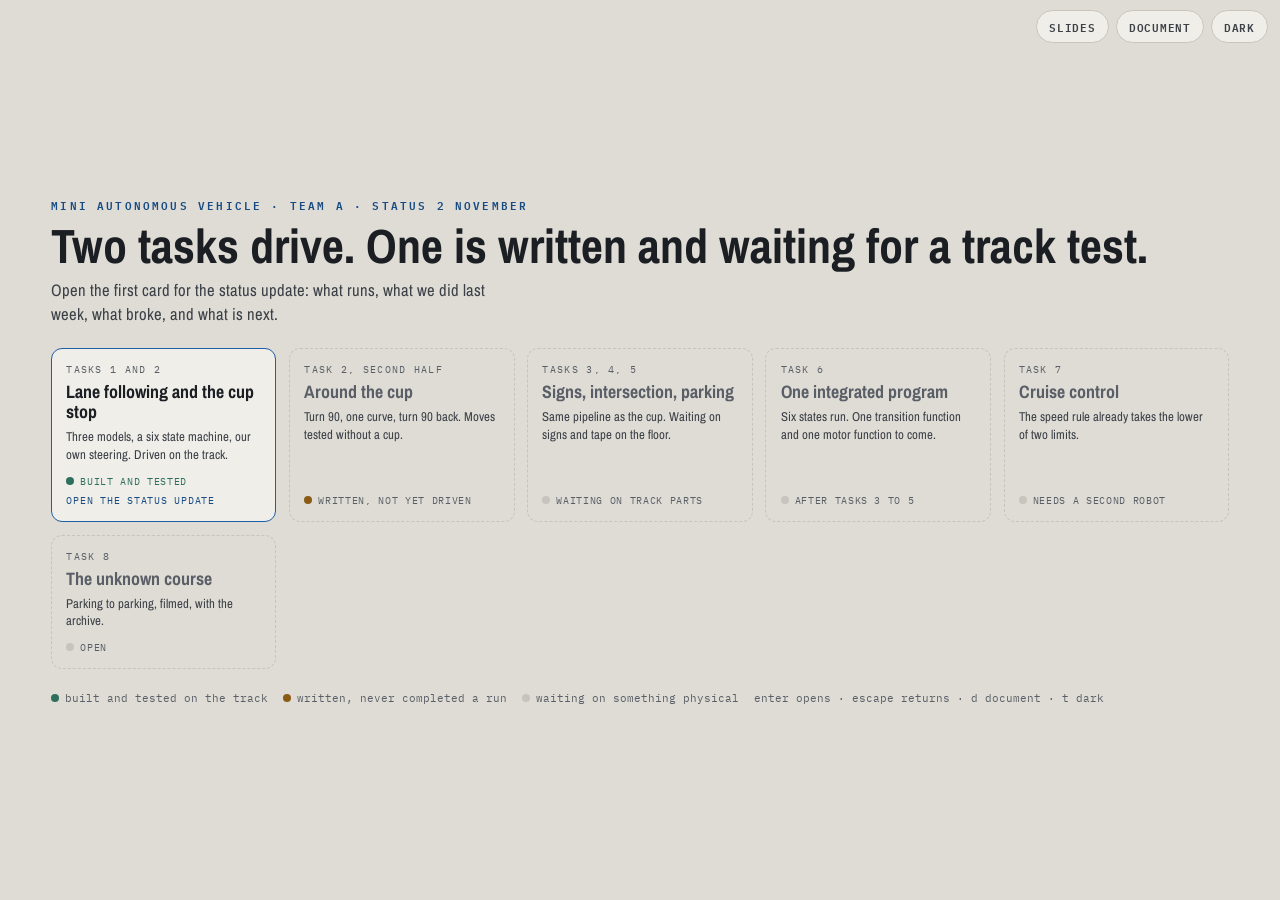
==== commit 4af805ef: "Presentation reworked as a status update: fewer words, more drawn Ten slides instead of twelve, and " ====
--- a/presentation/index.html
+++ b/presentation/index.html
@@ -8,14 +8,14 @@
 <link rel="preconnect" href="https://fonts.gstatic.com" crossorigin>
 <link rel="stylesheet" href="https://fonts.googleapis.com/css2?family=Archivo+Narrow:wght@600;700&family=IBM+Plex+Mono:wght@400;600&display=swap">
 <style>
-/* Tape, locked in design/THEME.md. Light by default; dark is the podium toggle (t).
-   Contrast amended 2026-11-02: muted 7.6:1, faint 4.7:1, accent-ink for accent text. */
+/* Tape, locked in design/THEME.md, with the 2026-11-02 contrast amendment. */
 :root{
   color-scheme:light;
   --ground:#DEDCD5; --raise:#EFEEE9; --ink:#1B1E23; --muted:#3C4047; --faint:#5A5F67;
   --rule:#C6C4BC; --rule-soft:#D5D3CC;
   --accent:#1E5FA8; --accent-ink:#184B84; --accent-soft:rgba(30,95,168,.12);
-  --alarm:#7A2418; --amber:#8A5A16; --cat1:#9C5120; --cat2:#4C7A8C; --ok:#2F6F5E;
+  --alarm:#7A2418; --alarm-soft:rgba(122,36,24,.12); --amber:#8A5A16; --amber-soft:rgba(138,90,22,.14);
+  --cat1:#9C5120; --cat2:#4C7A8C; --ok:#2F6F5E; --ok-soft:rgba(47,111,94,.14);
   --display:"Archivo Narrow","Arial Narrow",Helvetica,Arial,sans-serif;
   --body:"Archivo Narrow","Arial Narrow",Helvetica,Arial,sans-serif;
   --mono:"IBM Plex Mono",ui-monospace,"Cascadia Mono",Consolas,monospace;
@@ -25,48 +25,41 @@
   --ground:#171A1E; --raise:#1F2329; --ink:#EDEBE4; --muted:#A6ACB4; --faint:#8E959E;
   --rule:#343A42; --rule-soft:#2A3037;
   --accent:#7BB2E4; --accent-ink:#9CC6EC; --accent-soft:rgba(123,178,228,.16);
-  --alarm:#EE9D86; --amber:#D7A75A; --cat1:#D79355; --cat2:#86AFC4; --ok:#6FC3A8;
+  --alarm:#EE9D86; --alarm-soft:rgba(238,157,134,.16); --amber:#D7A75A; --amber-soft:rgba(215,167,90,.16);
+  --cat1:#D79355; --cat2:#86AFC4; --ok:#6FC3A8; --ok-soft:rgba(111,195,168,.16);
 }
 *{box-sizing:border-box}
 html,body{margin:0; padding:0; height:100%}
 body{background:var(--ground); color:var(--ink); font-family:var(--body); -webkit-font-smoothing:antialiased}
 @media (prefers-reduced-motion:reduce){ *{transition:none !important; animation:none !important} }
 
-/* ── chrome ── */
 .chrome{position:fixed; z-index:50; right:12px; top:10px; display:flex; gap:7px}
-.btn{
-  font-family:var(--mono); font-size:11px; font-weight:600; letter-spacing:.07em; text-transform:uppercase;
-  color:var(--muted); background:var(--raise); border:1px solid var(--rule); border-radius:999px;
-  padding:6px 12px; cursor:pointer;
-}
+.btn{font-family:var(--mono); font-size:11px; font-weight:600; letter-spacing:.07em; text-transform:uppercase;
+  color:var(--muted); background:var(--raise); border:1px solid var(--rule); border-radius:999px; padding:6px 12px; cursor:pointer}
 .btn:hover{color:var(--ink); border-color:var(--accent)}
 .btn:focus-visible{outline:2px solid var(--accent); outline-offset:2px}
 .rail{position:fixed; z-index:50; left:0; right:0; bottom:0; height:3px; background:transparent}
 .rail i{display:block; height:100%; width:0; background:var(--accent); transition:width .25s ease}
 body.map .rail{display:none}
 
-/* ════════ ROADMAP SCREEN ════════ */
-.roadmap{min-height:100%; display:flex; flex-direction:column; justify-content:center; gap:clamp(18px,2.6vh,30px);
-  padding:clamp(22px,4vh,52px) clamp(18px,4vw,64px)}
-body.slides .roadmap, body.doc .roadmap{display:none}
-body.doc .roadmap{display:flex; min-height:0; padding:0 0 2rem}
-.rm-head{display:flex; flex-direction:column; gap:8px}
+/* ════════ ROADMAP ════════ */
+.roadmap{min-height:100%; display:flex; flex-direction:column; justify-content:center; gap:clamp(16px,2.4vh,26px);
+  padding:clamp(20px,4vh,46px) clamp(18px,4vw,60px)}
+body.slides .roadmap{display:none}
+body.doc .roadmap{display:flex; min-height:0; padding:0 0 1.6rem}
+.rm-head{display:flex; flex-direction:column; gap:7px}
 .rm-eyebrow{font-family:var(--mono); font-size:clamp(10px,.85vw,12px); font-weight:600; letter-spacing:.2em;
   text-transform:uppercase; color:var(--accent-ink)}
-.rm-head h1{font-family:var(--display); font-weight:700; font-size:clamp(28px,4.4vw,54px); line-height:1.04;
-  margin:0; max-width:24ch; text-wrap:balance}
-.rm-head p{margin:0; color:var(--muted); font-size:clamp(14px,1.4vw,19px); max-width:62ch; line-height:1.5}
-.cards{display:grid; gap:clamp(10px,1.1vw,16px); grid-template-columns:repeat(auto-fit,minmax(215px,1fr))}
-.card{
-  background:var(--raise); border:1px solid var(--rule); border-radius:12px; padding:clamp(13px,1.3vw,18px);
-  display:flex; flex-direction:column; gap:7px; min-width:0; text-align:left; font:inherit; color:inherit;
-  position:relative;
-}
-.card .cw{font-family:var(--mono); font-size:10.5px; letter-spacing:.14em; text-transform:uppercase; color:var(--faint)}
-.card h2{font-family:var(--display); font-weight:700; font-size:clamp(16px,1.5vw,20px); line-height:1.12; margin:0}
-.card p{margin:0; color:var(--muted); font-size:clamp(12.5px,1.05vw,14.5px); line-height:1.4}
-.card .state{font-family:var(--mono); font-size:10px; letter-spacing:.07em; text-transform:uppercase;
-  display:inline-flex; align-items:center; gap:6px; margin-top:auto; padding-top:6px}
+.rm-head h1{font-family:var(--display); font-weight:700; font-size:clamp(26px,4vw,48px); line-height:1.04; margin:0; text-wrap:balance}
+.rm-head p{margin:0; color:var(--muted); font-size:clamp(13px,1.3vw,17px); max-width:58ch; line-height:1.45}
+.cards{display:grid; gap:clamp(9px,1vw,14px); grid-template-columns:repeat(auto-fit,minmax(200px,1fr))}
+.card{background:var(--raise); border:1px solid var(--rule); border-radius:11px; padding:clamp(11px,1.1vw,15px);
+  display:flex; flex-direction:column; gap:6px; min-width:0; text-align:left; font:inherit; color:inherit; position:relative}
+.card .cw{font-family:var(--mono); font-size:10px; letter-spacing:.13em; text-transform:uppercase; color:var(--faint)}
+.card h2{font-family:var(--display); font-weight:700; font-size:clamp(15px,1.4vw,19px); line-height:1.12; margin:0}
+.card p{margin:0; color:var(--muted); font-size:clamp(12px,1vw,13.5px); line-height:1.38}
+.card .state{font-family:var(--mono); font-size:9.5px; letter-spacing:.07em; text-transform:uppercase;
+  display:inline-flex; align-items:center; gap:6px; margin-top:auto; padding-top:5px}
 .card .state i{width:8px; height:8px; border-radius:50%; display:block}
 .card.open{cursor:pointer; border-color:var(--accent)}
 .card.open:hover{background:var(--accent-soft)}
@@ -74,9 +67,9 @@
 .card.open .state{color:var(--ok)} .card.open .state i{background:var(--ok)}
 .card.locked{border-style:dashed; background:transparent}
 .card.locked h2{color:var(--faint)}
-.card.locked .state{color:var(--faint)} .card.locked .state i{background:var(--rule)}
-.card .enter{font-family:var(--mono); font-size:10px; letter-spacing:.08em; text-transform:uppercase; color:var(--accent-ink)}
-.legendrow{display:flex; flex-wrap:wrap; gap:16px; font-family:var(--mono); font-size:11px; color:var(--faint)}
+.card.locked .state{color:var(--faint)}
+.card .enter{font-family:var(--mono); font-size:9.5px; letter-spacing:.08em; text-transform:uppercase; color:var(--accent-ink)}
+.legendrow{display:flex; flex-wrap:wrap; gap:15px; font-family:var(--mono); font-size:10.5px; color:var(--faint)}
 .legendrow span{display:flex; align-items:center; gap:6px}
 .legendrow i{width:8px; height:8px; border-radius:50%; display:block}
 .i-built{background:var(--ok)} .i-written{background:var(--amber)} .i-open{background:var(--rule)}
@@ -86,183 +79,201 @@
 body.slides #deck{display:block; height:100dvh; overflow-y:scroll; scroll-snap-type:y mandatory; scrollbar-width:none}
 body.slides #deck::-webkit-scrollbar{display:none}
 body.slides section{height:100dvh; scroll-snap-align:start; scroll-snap-stop:always; display:flex; align-items:center; justify-content:center}
-.slide{
-  width:min(100vw,177.78vh); aspect-ratio:16/9; container-type:inline-size; position:relative; overflow:hidden;
-  background:var(--ground); color:var(--ink);
-}
-.slide::after{
-  content:""; position:absolute; inset:auto 0 0; height:.9cqw; pointer-events:none;
-  background:linear-gradient(90deg,var(--accent) 0 38%,transparent 38% 62%,var(--accent) 62% 100%);
-}
-.inner{position:absolute; inset:0; padding:4.4cqw 5cqw 5.4cqw; display:flex; flex-direction:column; gap:1.6cqw}
+.slide{width:min(100vw,177.78vh); aspect-ratio:16/9; container-type:inline-size; position:relative; overflow:hidden;
+  background:var(--ground); color:var(--ink)}
+.slide::after{content:""; position:absolute; inset:auto 0 0; height:.9cqw; pointer-events:none;
+  background:linear-gradient(90deg,var(--accent) 0 38%,transparent 38% 62%,var(--accent) 62% 100%)}
+.inner{position:absolute; inset:0; padding:4.2cqw 5cqw 5.2cqw; display:flex; flex-direction:column; gap:1.5cqw}
 .spacer{flex:1}
 
 body.doc #deck{display:block; max-width:50rem; margin:0 auto; padding:0 max(1rem,env(safe-area-inset-left,0px)) 4rem}
 body.doc section{display:block}
 body.doc .slide{width:auto; aspect-ratio:auto; height:auto; container-type:normal; overflow:visible;
-  border-top:1px solid var(--rule-soft); padding-top:1.8rem}
+  border-top:1px solid var(--rule-soft); padding-top:1.6rem}
 body.doc .slide::after{display:none}
-body.doc .inner{position:static; padding:0 0 1.4rem; gap:.9rem}
+body.doc .inner{position:static; padding:0 0 1.2rem; gap:.85rem}
 body.doc .spacer{display:none}
 
-/* type: cqw on slides, rem twins in the document */
-.eyebrow{font-family:var(--mono); font-size:1.1cqw; font-weight:600; letter-spacing:.2em; text-transform:uppercase; color:var(--accent-ink)}
-h2.sh{font-family:var(--display); font-weight:700; font-size:3.7cqw; line-height:1.06; margin:0; max-width:25ch; text-wrap:balance}
-h1.sh{font-family:var(--display); font-weight:700; font-size:5.2cqw; line-height:1.02; margin:0; max-width:22ch; text-wrap:balance}
-.lead{font-size:1.6cqw; color:var(--muted); margin:0; max-width:54ch; line-height:1.42}
-.slide p{margin:0; color:var(--muted); font-size:1.35cqw; max-width:60ch; line-height:1.42}
-.src{font-family:var(--mono); font-size:.98cqw; color:var(--faint); margin:0; max-width:none}
+.eyebrow{font-family:var(--mono); font-size:1.05cqw; font-weight:600; letter-spacing:.2em; text-transform:uppercase; color:var(--accent-ink)}
+h2.sh{font-family:var(--display); font-weight:700; font-size:3.5cqw; line-height:1.06; margin:0; max-width:26ch; text-wrap:balance}
+h1.sh{font-family:var(--display); font-weight:700; font-size:4.6cqw; line-height:1.03; margin:0; max-width:24ch; text-wrap:balance}
+.slide p{margin:0; color:var(--muted); font-size:1.3cqw; max-width:62ch; line-height:1.4}
+.src{font-family:var(--mono); font-size:.95cqw; color:var(--faint); margin:0; max-width:none}
 .slide b{color:var(--ink); font-weight:600}
 body.doc .eyebrow{font-size:.7rem}
-body.doc h1.sh{font-size:1.9rem; max-width:none}
-body.doc h2.sh{font-size:1.45rem; max-width:none}
-body.doc .lead{font-size:1.02rem; max-width:none}
-body.doc .slide p{font-size:.97rem; max-width:none}
-body.doc .src{font-size:.76rem}
+body.doc h1.sh, body.doc h2.sh{max-width:none}
+body.doc h1.sh{font-size:1.8rem}
+body.doc h2.sh{font-size:1.4rem}
+body.doc .slide p{font-size:.95rem; max-width:none}
+body.doc .src{font-size:.74rem}
 
 /* facts */
-.facts{display:grid; grid-template-columns:repeat(4,minmax(0,1fr)); gap:1.5cqw}
-.fact{display:flex; flex-direction:column; gap:.35cqw; min-width:0}
-.fact .n{font-family:var(--display); font-weight:700; font-size:3cqw; line-height:1; font-variant-numeric:tabular-nums}
-.fact .l{font-family:var(--mono); font-size:.95cqw; color:var(--faint); letter-spacing:.05em; text-transform:uppercase; line-height:1.35}
-body.doc .facts{gap:.9rem; grid-template-columns:repeat(2,minmax(0,1fr))}
-body.doc .fact{gap:.1rem}
-body.doc .fact .n{font-size:1.6rem}
-body.doc .fact .l{font-size:.68rem}
+.facts{display:grid; grid-template-columns:repeat(4,minmax(0,1fr)); gap:1.4cqw}
+.fact{display:flex; flex-direction:column; gap:.3cqw; min-width:0}
+.fact .n{font-family:var(--display); font-weight:700; font-size:2.9cqw; line-height:1; font-variant-numeric:tabular-nums}
+.fact .l{font-family:var(--mono); font-size:.92cqw; color:var(--faint); letter-spacing:.05em; text-transform:uppercase; line-height:1.3}
+body.doc .facts{gap:.8rem; grid-template-columns:repeat(2,minmax(0,1fr))}
+body.doc .fact .n{font-size:1.5rem}
+body.doc .fact .l{font-size:.66rem}
+
+/* status board: one row per task */
+.board{display:flex; flex-direction:column; gap:.55cqw}
+.brow{display:grid; grid-template-columns:3cqw 1fr 26cqw 13cqw; align-items:center; gap:1.2cqw;
+  padding:.5cqw 0; border-bottom:1px solid var(--rule-soft)}
+.brow .bn{font-family:var(--mono); font-size:1cqw; color:var(--faint)}
+.brow .bt{font-family:var(--display); font-weight:700; font-size:1.5cqw; line-height:1.1}
+.brow .bmeter{height:1cqw; background:var(--rule); border-radius:.5cqw; overflow:hidden; position:relative}
+.brow .bmeter i{position:absolute; inset:0 auto 0 0; border-radius:.5cqw}
+.brow .bs{font-family:var(--mono); font-size:.95cqw; letter-spacing:.05em; text-transform:uppercase; text-align:right}
+.s-built i{background:var(--ok)} .s-built .bs{color:var(--ok)}
+.s-written i{background:var(--amber)} .s-written .bs{color:var(--amber)}
+.s-open i{background:var(--rule)} .s-open .bs{color:var(--faint)}
+body.doc .board{gap:.3rem}
+body.doc .brow{grid-template-columns:1.6rem 1fr 9rem 6rem; gap:.7rem; padding:.3rem 0}
+body.doc .brow .bn{font-size:.72rem}
+body.doc .brow .bt{font-size:.95rem}
+body.doc .brow .bmeter{height:.5rem; border-radius:.25rem}
+body.doc .brow .bmeter i{border-radius:.25rem}
+body.doc .brow .bs{font-size:.66rem}
+
+/* week strip */
+.week{display:grid; grid-template-columns:repeat(4,minmax(0,1fr)); gap:1.2cqw; position:relative}
+.wday{display:flex; flex-direction:column; gap:.5cqw; min-width:0; border-top:.3cqw solid var(--rule); padding-top:.9cqw}
+.wday.good{border-top-color:var(--ok)} .wday.bad{border-top-color:var(--alarm)} .wday.now{border-top-color:var(--accent)}
+.wday .wd{font-family:var(--mono); font-size:.92cqw; letter-spacing:.1em; text-transform:uppercase; color:var(--faint)}
+.wday .wt{font-family:var(--display); font-weight:700; font-size:1.4cqw; line-height:1.12}
+.wday .wp{font-size:1.05cqw; color:var(--muted); line-height:1.35}
+body.doc .week{grid-template-columns:1fr; gap:.8rem}
+body.doc .wday{border-top-width:2px; padding-top:.5rem; gap:.2rem}
+body.doc .wday .wd{font-size:.66rem}
+body.doc .wday .wt{font-size:.95rem}
+body.doc .wday .wp{font-size:.88rem}
+
+/* failure chains */
+.chains{display:flex; flex-direction:column; gap:.8cqw}
+.chain{display:grid; grid-template-columns:1fr 1fr 1fr; gap:.7cqw; align-items:stretch}
+.cbox{border-radius:.4cqw; padding:.7cqw .9cqw; display:flex; flex-direction:column; gap:.2cqw; min-width:0}
+.cbox .cl{font-family:var(--mono); font-size:.82cqw; letter-spacing:.1em; text-transform:uppercase}
+.cbox .ct{font-size:1.1cqw; line-height:1.3; color:var(--ink)}
+.c-sym{background:var(--alarm-soft)} .c-sym .cl{color:var(--alarm)}
+.c-why{background:var(--raise)} .c-why .cl{color:var(--faint)}
+.c-fix{background:var(--ok-soft)} .c-fix .cl{color:var(--ok)}
+.c-open{background:var(--amber-soft)} .c-open .cl{color:var(--amber)}
+body.doc .chains{gap:.6rem}
+body.doc .chain{grid-template-columns:1fr; gap:.25rem}
+body.doc .cbox{border-radius:6px; padding:.5rem .6rem}
+body.doc .cbox .cl{font-size:.62rem}
+body.doc .cbox .ct{font-size:.88rem}
+
+/* next steps */
+.steps{display:flex; flex-direction:column; gap:.6cqw}
+.step{display:grid; grid-template-columns:1.6cqw 1fr 30cqw; gap:1.1cqw; align-items:baseline;
+  padding-bottom:.55cqw; border-bottom:1px solid var(--rule-soft)}
+.step .sq{width:1.1cqw; height:1.1cqw; border:.18cqw solid var(--faint); border-radius:.2cqw; display:block}
+.step.block .sq{border-color:var(--alarm); background:var(--alarm-soft)}
+.step .st{font-size:1.25cqw; color:var(--ink); line-height:1.3}
+.step .sp{font-family:var(--mono); font-size:.95cqw; color:var(--faint); line-height:1.35}
+body.doc .steps{gap:.4rem}
+body.doc .step{grid-template-columns:1rem 1fr; gap:.5rem; padding-bottom:.4rem}
+body.doc .step .sq{width:.6rem; height:.6rem; border-width:1px; border-radius:2px}
+body.doc .step .st{font-size:.92rem}
+body.doc .step .sp{font-size:.72rem; grid-column:2}
 
 /* bars */
 .bars{display:flex; flex-direction:column; gap:.7cqw}
 .bar{display:grid; grid-template-columns:13cqw 1fr 10cqw; align-items:center; gap:1.2cqw}
-.bl{font-family:var(--mono); font-size:1.05cqw; color:var(--muted); text-transform:uppercase; letter-spacing:.06em}
+.bl{font-family:var(--mono); font-size:1cqw; color:var(--muted); text-transform:uppercase; letter-spacing:.06em}
 .track{height:1.7cqw; background:var(--rule); border-radius:.3cqw; position:relative; overflow:hidden}
 .fill{position:absolute; inset:0 auto 0 0; border-radius:.3cqw}
-.bv{font-family:var(--mono); font-size:1.05cqw; font-variant-numeric:tabular-nums; text-align:right}
+.bv{font-family:var(--mono); font-size:1cqw; font-variant-numeric:tabular-nums; text-align:right}
 .bar.lost .bv{color:var(--alarm); font-weight:600}
 .f-base{background:var(--cat1)} .f-ours{background:var(--cat2)} .f-adaptive{background:var(--accent)}
-.legend{display:flex; flex-wrap:wrap; gap:1.6cqw; font-family:var(--mono); font-size:.98cqw; color:var(--faint)}
-.legend span{display:flex; align-items:center; gap:.5cqw}
-.legend i{width:1cqw; height:1cqw; border-radius:.2cqw; display:block}
-body.doc .bars{gap:.45rem}
-body.doc .bar{grid-template-columns:7rem 1fr 5rem; gap:.6rem}
-body.doc .bl{font-size:.74rem}
-body.doc .track{height:.85rem; border-radius:3px}
+body.doc .bars{gap:.4rem}
+body.doc .bar{grid-template-columns:7rem 1fr 4rem; gap:.6rem}
+body.doc .bl{font-size:.72rem}
+body.doc .track{height:.8rem; border-radius:3px}
 body.doc .fill{border-radius:3px}
-body.doc .bv{font-size:.76rem}
-body.doc .legend{gap:.8rem; font-size:.72rem}
-body.doc .legend i{width:.6rem; height:.6rem; border-radius:2px}
-body.doc .legend span{gap:.3rem}
+body.doc .bv{font-size:.74rem}
 
 /* pipeline */
 .pipe{display:grid; grid-template-columns:repeat(5,minmax(0,1fr)); gap:1cqw}
-.pstep{background:var(--raise); border:1px solid var(--rule); border-radius:.6cqw; padding:1.2cqw; display:flex; flex-direction:column; gap:.45cqw; min-width:0}
-.pstep .pn{font-family:var(--mono); font-size:.9cqw; letter-spacing:.12em; text-transform:uppercase; color:var(--faint)}
-.pstep .pt{font-family:var(--display); font-weight:700; font-size:1.45cqw; line-height:1.1}
-.pstep .pd{font-size:.98cqw; color:var(--muted); line-height:1.3}
+.pstep{background:var(--raise); border:1px solid var(--rule); border-radius:.6cqw; padding:1.1cqw; display:flex; flex-direction:column; gap:.4cqw; min-width:0}
+.pstep .pn{font-family:var(--mono); font-size:.88cqw; letter-spacing:.12em; text-transform:uppercase; color:var(--faint)}
+.pstep .pt{font-family:var(--display); font-weight:700; font-size:1.4cqw; line-height:1.1}
+.pstep .pd{font-size:.95cqw; color:var(--muted); line-height:1.3}
 .pstep.mid{border-color:var(--accent)}
-.chip{font-family:var(--mono); font-size:.88cqw; background:var(--accent-soft); border-radius:.3cqw; padding:.2cqw .45cqw; margin-top:.25cqw}
-body.doc .pipe{grid-template-columns:repeat(2,minmax(0,1fr)); gap:.7rem}
-body.doc .pstep{border-radius:8px; padding:.75rem; gap:.2rem}
-body.doc .pstep .pn{font-size:.64rem}
-body.doc .pstep .pt{font-size:.98rem}
-body.doc .pstep .pd{font-size:.8rem}
-body.doc .chip{font-size:.66rem; border-radius:3px; padding:.1rem .3rem; margin-top:.2rem}
-
-/* tables */
-.ft{border-collapse:collapse; width:100%; font-size:1.2cqw}
-.ft th{font-family:var(--mono); font-size:.9cqw; letter-spacing:.09em; text-transform:uppercase; color:var(--faint);
-  text-align:left; font-weight:600; padding:0 1.1cqw .55cqw 0; border-bottom:1px solid var(--rule)}
-.ft td{color:var(--muted); padding:.6cqw 1.1cqw .6cqw 0; border-bottom:1px solid var(--rule-soft); vertical-align:top}
-.ft td.m{font-family:var(--mono); font-variant-numeric:tabular-nums; white-space:nowrap}
-.scroller{overflow-x:auto}
-body.doc .ft{font-size:.86rem}
-body.doc .ft th{font-size:.64rem; padding:0 .7rem .35rem 0}
-body.doc .ft td{padding:.4rem .7rem .4rem 0}
-
-/* status dots in tables */
-.dot{display:inline-flex; align-items:center; gap:.5cqw; font-family:var(--mono); font-size:1cqw; white-space:nowrap}
-.dot i{width:.8cqw; height:.8cqw; border-radius:50%; display:block}
-body.doc .dot{font-size:.76rem; gap:.3rem}
-body.doc .dot i{width:.5rem; height:.5rem}
-
-/* two lanes */
-.lanes{display:grid; grid-template-columns:1fr 1fr; gap:2.2cqw}
-.lane{display:flex; flex-direction:column; gap:.7cqw; border-top:.3cqw solid var(--rule); padding-top:.9cqw; min-width:0}
-.lane.answer{border-top-color:var(--accent)}
-.lane h3{font-family:var(--display); font-weight:700; font-size:1.55cqw; margin:0}
-.lane .ltag{font-family:var(--mono); font-size:.9cqw; letter-spacing:.12em; text-transform:uppercase; color:var(--faint)}
-body.doc .lanes{grid-template-columns:1fr; gap:1.1rem}
-body.doc .lane{gap:.35rem; border-top-width:2px; padding-top:.55rem}
-body.doc .lane h3{font-size:1rem}
-body.doc .lane .ltag{font-size:.64rem}
-
-/* figures: capped so the text under them always fits the slide */
-figure{margin:0; min-height:0; display:flex; flex-direction:column; gap:.6cqw; align-items:center}
-figure svg{display:block; width:100%; height:auto; max-height:20cqw; max-width:100%}
-figure.wide svg{max-height:17cqw}
-.fl{font-family:var(--mono); font-size:.95cqw; color:var(--faint); letter-spacing:.09em; text-transform:uppercase; align-self:flex-start}
-body.doc figure{gap:.35rem}
-body.doc figure svg{max-height:none}
-body.doc figure.wide svg{max-height:none}
-body.doc .fl{font-size:.66rem}
-
-.tag{font-family:var(--mono); font-size:.9cqw; letter-spacing:.06em; text-transform:uppercase; padding:.25cqw .6cqw; border-radius:.3cqw; display:inline-block}
-.t-run{background:rgba(47,111,94,.16); color:var(--ok)}
-.t-test{background:rgba(138,90,22,.16); color:var(--amber)}
-body.doc .tag{font-size:.64rem; padding:.12rem .35rem; border-radius:3px}
-
-.srclist{display:grid; grid-template-columns:1fr 1fr; gap:.9cqw 2.2cqw; font-size:1.1cqw}
-.srclist div{display:flex; flex-direction:column; gap:.15cqw; min-width:0}
-.srclist b{font-family:var(--display)}
-.srclist span{font-family:var(--mono); font-size:.95cqw; color:var(--faint); word-break:break-word}
-body.doc .srclist{grid-template-columns:1fr; gap:.55rem; font-size:.88rem}
-body.doc .srclist div{gap:.05rem}
-body.doc .srclist span{font-size:.73rem}
-
-/* ── code panel: only where the code is the content ── */
-.codeblock{margin-top:.4cqw}
-.codebtn{
-  font-family:var(--mono); font-size:.95cqw; letter-spacing:.07em; text-transform:uppercase;
-  color:var(--accent-ink); background:transparent; border:1px solid var(--rule); border-radius:.4cqw;
-  padding:.5cqw 1cqw; cursor:pointer;
-}
+.chip{font-family:var(--mono); font-size:.85cqw; background:var(--accent-soft); border-radius:.3cqw; padding:.18cqw .4cqw; margin-top:.2cqw}
+body.doc .pipe{grid-template-columns:repeat(2,minmax(0,1fr)); gap:.6rem}
+body.doc .pstep{border-radius:8px; padding:.7rem; gap:.15rem}
+body.doc .pstep .pn{font-size:.62rem}
+body.doc .pstep .pt{font-size:.95rem}
+body.doc .pstep .pd{font-size:.78rem}
+body.doc .chip{font-size:.64rem; border-radius:3px; padding:.08rem .28rem}
+
+/* model cards */
+.models{display:grid; grid-template-columns:repeat(3,minmax(0,1fr)); gap:1.2cqw}
+.model{background:var(--raise); border:1px solid var(--rule); border-radius:.6cqw; padding:1.1cqw; display:flex; flex-direction:column; gap:.5cqw; min-width:0}
+.model .mt{font-family:var(--display); font-weight:700; font-size:1.5cqw}
+.model .mn{font-family:var(--display); font-weight:700; font-size:2.6cqw; line-height:1; font-variant-numeric:tabular-nums; color:var(--accent-ink)}
+.model .ml{font-family:var(--mono); font-size:.88cqw; color:var(--faint); letter-spacing:.04em; line-height:1.35}
+.model .mw{font-size:1cqw; color:var(--muted); line-height:1.3; border-top:1px solid var(--rule-soft); padding-top:.5cqw; margin-top:auto}
+body.doc .models{grid-template-columns:1fr; gap:.6rem}
+body.doc .model{border-radius:8px; padding:.7rem; gap:.25rem}
+body.doc .model .mt{font-size:.98rem}
+body.doc .model .mn{font-size:1.4rem}
+body.doc .model .ml{font-size:.68rem}
+body.doc .model .mw{font-size:.85rem; padding-top:.35rem}
+
+figure{margin:0; min-height:0; display:flex; flex-direction:column; gap:.5cqw; align-items:center}
+figure svg{display:block; width:100%; height:auto; max-height:23cqw; max-width:100%}
+figure.wide svg{max-height:18cqw}
+.fl{font-family:var(--mono); font-size:.92cqw; color:var(--faint); letter-spacing:.09em; text-transform:uppercase; align-self:flex-start}
+body.doc figure{gap:.3rem}
+body.doc figure svg, body.doc figure.wide svg{max-height:none}
+body.doc .fl{font-size:.64rem}
+
+.tag{font-family:var(--mono); font-size:.88cqw; letter-spacing:.06em; text-transform:uppercase; padding:.22cqw .55cqw; border-radius:.3cqw; display:inline-block}
+.t-run{background:var(--ok-soft); color:var(--ok)}
+.t-test{background:var(--amber-soft); color:var(--amber)}
+body.doc .tag{font-size:.62rem; padding:.1rem .3rem; border-radius:3px}
+
+/* code panel: overlay on a slide, inline in the document */
+.codeblock{margin-top:.3cqw}
+.codebtn{font-family:var(--mono); font-size:.92cqw; letter-spacing:.07em; text-transform:uppercase;
+  color:var(--accent-ink); background:transparent; border:1px solid var(--rule); border-radius:.4cqw; padding:.45cqw .9cqw; cursor:pointer}
 .codebtn:hover{background:var(--accent-soft)}
 .codebtn:focus-visible{outline:2px solid var(--accent); outline-offset:2px}
-.codewrap{display:none; margin-top:.8cqw; background:var(--raise); border:1px solid var(--rule); border-radius:.5cqw;
-  padding:1.1cqw 1.3cqw; gap:.7cqw; flex-direction:column}
-/* open on a slide, the panel is an overlay with its own scroll: a fixed slide cannot grow */
-.codewrap[data-open="true"]{
-  display:flex; position:absolute; inset:0; margin:0; overflow:auto; z-index:6;
-  padding:2.4cqw 2.6cqw 3.4cqw; border-radius:0; border:0; border-top:.25cqw solid var(--accent);
-}
-.codewrap[data-open="true"]::after{
-  content:"click the panel background or press escape to close";
-  font-family:var(--mono); font-size:.9cqw; color:var(--faint); letter-spacing:.06em;
-}
-.codewrap .why{font-size:1.1cqw; color:var(--muted); line-height:1.4; margin:0; max-width:none}
+.codewrap{display:none; margin-top:.7cqw; background:var(--raise); border:1px solid var(--rule); border-radius:.5cqw;
+  padding:1cqw 1.2cqw; gap:.6cqw; flex-direction:column}
+.codewrap[data-open="true"]{display:flex; position:absolute; inset:0; margin:0; overflow:auto; z-index:6;
+  padding:2.2cqw 2.6cqw 3.2cqw; border-radius:0; border:0; border-top:.25cqw solid var(--accent)}
+.codewrap[data-open="true"]::after{content:"click the panel background or press escape to close";
+  font-family:var(--mono); font-size:.88cqw; color:var(--faint); letter-spacing:.06em}
+.codewrap .why{font-size:1.05cqw; color:var(--muted); line-height:1.4; margin:0; max-width:none}
 .codewrap .why b{color:var(--ink)}
-.codewrap pre{margin:0; font-family:var(--mono); font-size:.95cqw; line-height:1.55; color:var(--ink);
+.codewrap pre{margin:0; font-family:var(--mono); font-size:.92cqw; line-height:1.55; color:var(--ink);
   background:var(--ground); border:1px solid var(--rule-soft); border-radius:.3cqw; padding:.8cqw 1cqw; overflow-x:auto}
 .codewrap pre .c{color:var(--faint)}
-.codewrap .where{font-family:var(--mono); font-size:.9cqw; color:var(--faint)}
+.codewrap .where{font-family:var(--mono); font-size:.88cqw; color:var(--faint)}
 body.doc .codebtn{display:none}
 body.doc .codewrap, body.doc .codewrap[data-open="true"]{display:flex !important; position:static; inset:auto;
-  font-size:1rem; border:1px solid var(--rule); border-radius:8px; padding:.9rem 1rem; gap:.5rem; margin-top:.6rem; overflow:visible}
+  border:1px solid var(--rule); border-radius:8px; padding:.85rem 1rem; gap:.45rem; margin-top:.5rem; overflow:visible}
 body.doc .codewrap[data-open="true"]::after{display:none}
-body.doc .codewrap .why{font-size:.95rem}
-body.doc .codewrap pre{font-size:.78rem; border-radius:4px; padding:.6rem .7rem}
-body.doc .codewrap .where{font-size:.72rem}
+body.doc .codewrap .why{font-size:.92rem}
+body.doc .codewrap pre{font-size:.76rem; border-radius:4px; padding:.55rem .7rem}
+body.doc .codewrap .where{font-size:.7rem}
 
 .deckonly{display:block} .doconly{display:none}
 body.doc .deckonly{display:none} body.doc .doconly{display:block}
 
-/* ── print ── */
 @page{ size:297mm 167mm; margin:0 }
 @media print{
   :root, :root[data-theme="dark"]{ color-scheme:light;
     --ground:#DEDCD5; --raise:#EFEEE9; --ink:#1B1E23; --muted:#3C4047; --faint:#5A5F67;
     --rule:#C6C4BC; --rule-soft:#D5D3CC; --accent:#1E5FA8; --accent-ink:#184B84;
-    --accent-soft:rgba(30,95,168,.12); --alarm:#7A2418; --amber:#8A5A16;
-    --cat1:#9C5120; --cat2:#4C7A8C; --ok:#2F6F5E;
+    --accent-soft:rgba(30,95,168,.12); --alarm:#7A2418; --alarm-soft:rgba(122,36,24,.12);
+    --amber:#8A5A16; --amber-soft:rgba(138,90,22,.14); --cat1:#9C5120; --cat2:#4C7A8C;
+    --ok:#2F6F5E; --ok-soft:rgba(47,111,94,.14);
   }
   html,body{height:auto; overflow:visible}
   .chrome,.rail{display:none !important}
@@ -270,13 +281,11 @@
   body.slides #deck, body.map #deck{display:block; height:auto; overflow:visible}
   body.slides section, body.map section{height:167mm; width:297mm; page-break-after:always; break-after:page; display:flex; overflow:hidden}
   body.slides .slide, body.map .slide{width:297mm; height:167mm; aspect-ratio:auto}
-  body.slides .codewrap, body.map .codewrap{display:none !important}   /* the slide PDF keeps the slides clean */
-  body.doc{ }
+  body.slides .codewrap, body.map .codewrap{display:none !important}
   body.doc section{break-inside:avoid-page}
   body.doc .codewrap{display:flex !important}
   *{-webkit-print-color-adjust:exact; print-color-adjust:exact}
 }
-@media print{ body.doc{ } }
 </style>
 </head>
 <body class="map">
@@ -288,134 +297,157 @@
 </div>
 <div class="rail"><i id="railfill"></i></div>
 
-<!-- ════════════════ ROADMAP ════════════════ -->
+<!-- ════════ ROADMAP ════════ -->
 <div class="roadmap" id="roadmap">
   <div class="rm-head">
     <div class="rm-eyebrow">Mini autonomous vehicle · team A · status 2 November</div>
-    <h1>Eight tasks. Two of them drive today.</h1>
-    <p>The road following and the obstacle stop run on the track. Everything after them is either written and not yet driven, or waiting for track parts that do not exist yet. Open a task to see what we built, what it measures, and what broke.</p>
+    <h1>Two tasks drive. One is written and waiting for a track test.</h1>
+    <p>Open the first card for the status update: what runs, what we did last week, what broke, and what is next.</p>
   </div>
 
   <div class="cards">
     <button class="card open" id="card-w1" type="button">
       <span class="cw">Tasks 1 and 2</span>
-      <h2>Road following and the obstacle stop</h2>
-      <p>Our own control layer, three trained models, a six state machine, and the three failures that shaped them.</p>
+      <h2>Lane following and the cup stop</h2>
+      <p>Three models, a six state machine, our own steering. Driven on the track.</p>
       <span class="state"><i></i>built and tested</span>
-      <span class="enter">Open the slides</span>
+      <span class="enter">Open the status update</span>
     </button>
-
     <div class="card locked">
       <span class="cw">Task 2, second half</span>
-      <h2>Around the obstacle</h2>
-      <p>Turn 90, one curve around the cup, turn 90 back. The three moves are tested on the track without a cup. Putting them into the state machine is this week's job.</p>
+      <h2>Around the cup</h2>
+      <p>Turn 90, one curve, turn 90 back. Moves tested without a cup.</p>
       <span class="state"><i style="background:var(--amber)"></i>written, not yet driven</span>
     </div>
-
     <div class="card locked">
-      <span class="cw">Tasks 3, 4 and 5</span>
+      <span class="cw">Tasks 3, 4, 5</span>
       <h2>Signs, intersection, parking</h2>
-      <p>Same pipeline as the cup: record, label from a color mask, train one model, decide in our own code. Waiting on signs, a taped intersection and a taped parking box.</p>
-      <span class="state"><i></i>waiting on track parts</span>
-    </div>
-
+      <p>Same pipeline as the cup. Waiting on signs and tape on the floor.</p>
+      <span class="state"><i style="background:var(--rule)"></i>waiting on track parts</span>
+    </div>
     <div class="card locked">
       <span class="cw">Task 6</span>
       <h2>One integrated program</h2>
-      <p>Six states already run. Integration adds one transition function, one behavior function per state, and one place that writes the motors.</p>
-      <span class="state"><i></i>after tasks 3 to 5</span>
-    </div>
-
+      <p>Six states run. One transition function and one motor function to come.</p>
+      <span class="state"><i style="background:var(--rule)"></i>after tasks 3 to 5</span>
+    </div>
     <div class="card locked">
       <span class="cw">Task 7</span>
-      <h2>Adaptive speed and cruise control</h2>
-      <p>The speed rule already takes the lower of two limits. Cruise control adds a following distance as a third. Needs a second JetBot and a marker.</p>
-      <span class="state"><i></i>waiting on a second robot</span>
-    </div>
-
+      <h2>Cruise control</h2>
+      <p>The speed rule already takes the lower of two limits.</p>
+      <span class="state"><i style="background:var(--rule)"></i>needs a second robot</span>
+    </div>
     <div class="card locked">
       <span class="cw">Task 8</span>
       <h2>The unknown course</h2>
-      <p>One autonomous run from the parking space, around a course nobody has seen, and back in. Plus slides, graphs, data summary and video.</p>
-      <span class="state"><i></i>open</span>
+      <p>Parking to parking, filmed, with the archive.</p>
+      <span class="state"><i style="background:var(--rule)"></i>open</span>
     </div>
   </div>
 
   <div class="legendrow">
     <span><i class="i-built"></i>built and tested on the track</span>
     <span><i class="i-written"></i>written, never completed a run</span>
-    <span><i class="i-open"></i>open, or waiting on something physical</span>
-    <span>Keys: enter opens · escape returns · d document · t dark</span>
+    <span><i class="i-open"></i>waiting on something physical</span>
+    <span>enter opens · escape returns · d document · t dark</span>
   </div>
 </div>
 
-<!-- ════════════════ SLIDES ════════════════ -->
+<!-- ════════ SLIDES ════════ -->
 <div id="deck">
 
-<!-- 1 title -->
-<section>
-  <div class="slide"><div class="inner">
-    <div class="eyebrow">Tasks 1 and 2 · status 2 November</div>
-    <div class="spacer" style="flex:.45"></div>
-    <h1 class="sh">A JetBot that drives its lane and stops for a marked cup</h1>
-    <p class="lead">Three trained models report what the camera sees. Our decision and control code does the rest. This is what has driven on the track, what it measures, and the failures that got it there.</p>
-    <div class="spacer"></div>
-    <div class="facts" style="flex:none">
-      <div class="fact"><span class="n">60 s</span><span class="l">driven in both directions, no stop</span></div>
-      <div class="fact"><span class="n">8 stops</span><span class="l">in front of a cup, one 90 s run</span></div>
-      <div class="fact"><span class="n">3 models</span><span class="l">lane, curve, obstacle</span></div>
-      <div class="fact"><span class="n">22 Hz</span><span class="l">control steps per second</span></div>
-    </div>
-    <p class="src">Every figure comes from our own runs on our own track. Sources on the last slide.</p>
-  </div></div>
-</section>
-
-<!-- 2 where we are -->
-<section>
-  <div class="slide"><div class="inner">
-    <h2 class="sh">Where we are against the eight tasks</h2>
+<!-- 1 status board -->
+<section>
+  <div class="slide"><div class="inner">
+    <div class="eyebrow">Status · 2 November</div>
+    <h1 class="sh">Where the project stands</h1>
     <div class="spacer" style="flex:.3"></div>
-    <div class="scroller" style="flex:none"><table class="ft">
-      <tr><th>Task</th><th>State</th><th>Evidence, or what is missing</th></tr>
-      <tr><td><b>1 · Adaptive road following</b></td><td><span class="dot"><i style="background:var(--ok)"></i>built</span></td><td>60 s in both directions, three controllers compared</td></tr>
-      <tr><td><b>2 · Stop at an obstacle</b></td><td><span class="dot"><i style="background:var(--ok)"></i>built</span></td><td>8 stops in a 90 s run, shown to the professor</td></tr>
-      <tr><td><b>2 · Avoid and recover</b></td><td><span class="dot"><i style="background:var(--amber)"></i>written</span></td><td>the old timed swerve ran 3 of 3; the new one is tested move by move, not in the state machine yet</td></tr>
-      <tr><td><b>6 · State machine</b></td><td><span class="dot"><i style="background:var(--amber)"></i>partly</span></td><td>six states run; one transition function and one motor function are still to come</td></tr>
-      <tr><td><b>3, 4, 5 · Signs, intersection, parking</b></td><td><span class="dot"><i style="background:var(--rule)"></i>open</span></td><td>signs are being bought; the intersection and the parking box are not taped yet</td></tr>
-      <tr><td><b>7 · Adaptive speed, cruise control</b></td><td><span class="dot"><i style="background:var(--rule)"></i>open</span></td><td>needs a second JetBot; the speed rule already takes the lower of two limits</td></tr>
-      <tr><td><b>8 · Final run and slides</b></td><td><span class="dot"><i style="background:var(--rule)"></i>open</span></td><td>the course, the video and the archive</td></tr>
-    </table></div>
-    <div class="spacer"></div>
-    <p class="src">Built means it completed runs on the track. Written means the code exists and has not. Status read from the run logs.</p>
+    <div class="board" style="flex:none">
+      <div class="brow s-built"><span class="bn">1</span><span class="bt">Adaptive lane following</span><span class="bmeter"><i style="width:100%"></i></span><span class="bs">driven 60 s</span></div>
+      <div class="brow s-built"><span class="bn">2a</span><span class="bt">Stop at a cup</span><span class="bmeter"><i style="width:100%"></i></span><span class="bs">8 stops live</span></div>
+      <div class="brow s-written"><span class="bn">2b</span><span class="bt">Drive around the cup</span><span class="bmeter"><i style="width:65%"></i></span><span class="bs">moves tested</span></div>
+      <div class="brow s-written"><span class="bn">6</span><span class="bt">State machine</span><span class="bmeter"><i style="width:60%"></i></span><span class="bs">6 states run</span></div>
+      <div class="brow s-open"><span class="bn">3-5</span><span class="bt">Signs, intersection, parking</span><span class="bmeter"><i style="width:0%"></i></span><span class="bs">no track parts</span></div>
+      <div class="brow s-open"><span class="bn">7</span><span class="bt">Cruise control</span><span class="bmeter"><i style="width:8%"></i></span><span class="bs">no 2nd robot</span></div>
+      <div class="brow s-open"><span class="bn">8</span><span class="bt">Final run</span><span class="bmeter"><i style="width:0%"></i></span><span class="bs">open</span></div>
+    </div>
+    <div class="spacer"></div>
+    <p class="src">Green: completed runs on the track. Amber: code exists, no complete run. Grey: blocked on something physical.</p>
+  </div></div>
+</section>
+
+<!-- 2 last week -->
+<section>
+  <div class="slide"><div class="inner">
+    <h2 class="sh">What we did since the last demonstration</h2>
+    <div class="spacer" style="flex:.3"></div>
+    <div class="week" style="flex:none">
+      <div class="wday bad">
+        <span class="wd">26 Oct · first avoid run</span>
+        <span class="wt">Failed</span>
+        <span class="wp">The robot turned back toward the cup, then stood crosswise and drove off the track.</span>
+      </div>
+      <div class="wday good">
+        <span class="wd">26 Oct · fix</span>
+        <span class="wt">Camera ends the pass</span>
+        <span class="wp">The pass now ends when the cup mask stops seeing the cup. Recovery needs two tape lines.</span>
+      </div>
+      <div class="wday bad">
+        <span class="wd">29 Oct · second run</span>
+        <span class="wt">Three passes, wrong angle</span>
+        <span class="wp">All 3 swerves ended in lane following, but each turn was near 130 degrees, not 45.</span>
+      </div>
+      <div class="wday now">
+        <span class="wd">29 Oct · rebuild</span>
+        <span class="wt">Turn 90, curve, turn 90</span>
+        <span class="wp">Turn rates measured: 305 deg/s, not 120. New moves tested 5 of 5 on the track.</span>
+      </div>
+    </div>
+    <div class="spacer"></div>
+    <p class="src">Full entries: DECISIONS.md, AVOID2, MOVE2 and AVOID3. Both runs are filmed.</p>
   </div></div>
 </section>
 
 <!-- 3 pipeline -->
 <section>
   <div class="slide"><div class="inner">
-    <h2 class="sh">Models measure. Our code decides and drives.</h2>
+    <h2 class="sh">How the robot decides, every frame</h2>
     <div class="spacer" style="flex:.3"></div>
     <div class="pipe" style="flex:none">
       <div class="pstep"><span class="pn">1 · camera</span><span class="pt">Frame</span><span class="pd">224 by 224 pixels</span></div>
-      <div class="pstep mid"><span class="pn">2 · perception</span><span class="pt">Three models</span><span class="pd">ResNet18 each, run through TensorRT</span>
+      <div class="pstep mid"><span class="pn">2 · perception</span><span class="pt">Three models</span><span class="pd">ResNet18, TensorRT</span>
         <span class="chip">lane: visible, x</span><span class="chip">curve: class, side</span><span class="chip">cup: row, x</span></div>
-      <div class="pstep"><span class="pn">3 · decision</span><span class="pt">State machine</span><span class="pd">Six states, priority order, every threshold a named constant</span></div>
-      <div class="pstep"><span class="pn">4 · control</span><span class="pt">PD and speed</span><span class="pd">Gains scaled by speed, curve feedforward, rate limits</span></div>
-      <div class="pstep"><span class="pn">5 · motors</span><span class="pt">Wheels</span><span class="pd">Battery guard, camera watchdog, motor watchdog</span></div>
-    </div>
-    <div class="spacer"></div>
-    <p>A model never sends a motor command. It returns numbers, and only our decision and control code reads them. Exact geometry does not come from a model at all: two color masks measure the lane lines and the cup band, and the checks that end a maneuver use those.</p>
-    <p class="src">Loop 21.6 to 22.8 steps per second with 24 ms of model time in the Task 1 runs, which carried two models. With the obstacle model added it is 29.8 ms per step. TensorRT took one lane pass from 41 ms to 10.6 ms.</p>
+      <div class="pstep"><span class="pn">3 · decision</span><span class="pt">State machine</span><span class="pd">Six states, priority order</span></div>
+      <div class="pstep"><span class="pn">4 · control</span><span class="pt">PD and speed</span><span class="pd">Gains scaled by speed, curve feedforward</span></div>
+      <div class="pstep"><span class="pn">5 · motors</span><span class="pt">Wheels</span><span class="pd">Battery, camera and motor watchdogs</span></div>
+    </div>
+    <div class="spacer"></div>
+    <p>Models report numbers. Only our decision and control code reads them, and the exact geometry comes from two color masks, not from a model.</p>
+    <div class="codeblock deckonly" style="flex:none">
+      <button class="codebtn" type="button" data-code="c-loop">The loop, in five lines</button>
+    </div>
+    <div class="codewrap" id="c-loop" data-open="false">
+      <p class="why"><b>Why it looks like this.</b> The stock example attaches the model to the camera, so the callbacks queue up and the robot steers on an image from a second ago. Ours pulls the newest frame and drops the rest.</p>
+<pre><span class="c"># drive.py</span>
+frame   = wait_for_new_frame(camera, frame)   <span class="c"># newest frame, never a stale one</span>
+percept = perception.observe(frame)           <span class="c"># three models -> numbers</span>
+mode    = decision.update(percept, now)       <span class="c"># one state, fixed priority</span>
+left, right = controller.update(percept['lane_x'], percept['curve_probs'],
+                                percept['curve_dir'], dt)
+robot.set_motors(left, right)</pre>
+      <p class="where">drive.py · 21.6 to 22.8 steps per second with two models, 29.8 ms per step with three</p>
+    </div>
+    <p class="src">Loop measured in the Task 1 runs. TensorRT took one lane pass from 41 ms to 10.6 ms.</p>
   </div></div>
 </section>
 
 <!-- 4 state machine -->
 <section>
   <div class="slide"><div class="inner">
-    <h2 class="sh">Six states, and priority settles every conflict</h2>
+    <h2 class="sh">Six states, priority settles conflicts</h2>
     <div class="spacer" style="flex:.2"></div>
     <figure class="wide" style="flex:none">
-      <div class="fl">Driving states across the top, stop mode and the ending below</div>
+      <div class="fl">Driving across the top, stop mode and the ending below</div>
       <svg viewBox="0 0 560 150" role="img" aria-label="Following, avoidance and recovery across the top, stop mode and halt below">
         <defs>
           <marker id="arG" viewBox="0 0 10 10" refX="9" refY="5" markerWidth="6" markerHeight="6" orient="auto"><path d="M0,1 L9,5 L0,9" fill="none" stroke="var(--faint)" stroke-width="1.7"/></marker>
@@ -425,24 +457,18 @@
           <rect x="6" y="30" width="118" height="36" rx="5" fill="var(--accent-soft)" stroke="var(--accent)"/>
           <text x="65" y="46" text-anchor="middle" fill="var(--ink)">FOLLOWING</text>
           <text x="65" y="59" text-anchor="middle" fill="var(--muted)" font-size="8">and SLOW_DOWN</text>
-
           <rect x="178" y="30" width="118" height="36" rx="5" fill="var(--raise)" stroke="var(--rule)"/>
           <text x="237" y="46" text-anchor="middle" fill="var(--ink)">AVOIDANCE</text>
           <text x="237" y="59" text-anchor="middle" fill="var(--muted)" font-size="8">lane ignored</text>
-
           <rect x="350" y="30" width="118" height="36" rx="5" fill="var(--raise)" stroke="var(--rule)"/>
           <text x="409" y="46" text-anchor="middle" fill="var(--ink)">RECOVERY</text>
           <text x="409" y="59" text-anchor="middle" fill="var(--muted)" font-size="8">lane ignored</text>
-
           <g stroke="var(--faint)" stroke-width="1.7" fill="none" marker-end="url(#arG)">
-            <path d="M126,48 L174,48"/>
-            <path d="M298,48 L346,48"/>
-            <path d="M409,26 L409,12 L65,12 L65,26"/>
+            <path d="M126,48 L174,48"/><path d="M298,48 L346,48"/><path d="M409,26 L409,12 L65,12 L65,26"/>
           </g>
           <text x="150" y="40" text-anchor="middle" fill="var(--faint)" font-size="8">cup in lane</text>
           <text x="322" y="40" text-anchor="middle" fill="var(--faint)" font-size="8">done</text>
           <text x="237" y="8" text-anchor="middle" fill="var(--faint)" font-size="8">lane found again</text>
-
           <rect x="6" y="96" width="118" height="34" rx="5" fill="var(--raise)" stroke="var(--rule)" stroke-dasharray="4 3"/>
           <text x="65" y="112" text-anchor="middle" fill="var(--ink)">STOP</text>
           <text x="65" y="124" text-anchor="middle" fill="var(--muted)" font-size="8">separate run mode</text>
@@ -450,12 +476,10 @@
             <path d="M42,70 L42,92"/><path d="M88,92 L88,70"/>
           </g>
           <text x="130" y="86" fill="var(--faint)" font-size="8">stop mode only: wait, then drive on</text>
-
           <rect x="350" y="96" width="118" height="34" rx="5" fill="var(--raise)" stroke="var(--alarm)"/>
           <text x="409" y="117" text-anchor="middle" fill="var(--alarm)">HALT</text>
           <g stroke="var(--alarm)" stroke-width="1.7" fill="none">
-            <path d="M409,70 L409,92" marker-end="url(#arR)"/>
-            <path d="M296,113 L346,113" marker-end="url(#arR)"/>
+            <path d="M409,70 L409,92" marker-end="url(#arR)"/><path d="M296,113 L346,113" marker-end="url(#arR)"/>
           </g>
           <text x="237" y="110" text-anchor="middle" fill="var(--alarm)" font-size="8">recovery timeout,</text>
           <text x="237" y="121" text-anchor="middle" fill="var(--alarm)" font-size="8">cup still beside, lane lost 0.5 s</text>
@@ -463,55 +487,62 @@
       </svg>
     </figure>
     <div class="spacer"></div>
-    <p>Priority, highest first: <b>halt</b>, <b>avoidance</b> and <b>recovery</b>, <b>stop</b>, <b>slow down</b>, <b>following</b>. During the swerve and the recovery the lane rule is switched off on purpose, because the robot is deliberately off its lane.</p>
+    <p>Order: <b>halt</b>, <b>avoidance</b> and <b>recovery</b>, <b>stop</b>, <b>slow down</b>, <b>following</b>. During the swerve the lane rule is off on purpose.</p>
     <div class="codeblock deckonly" style="flex:none">
-      <button class="codebtn" type="button" data-code="c-state">The twelve lines that are the state machine</button>
+      <button class="codebtn" type="button" data-code="c-state">The branches that are the priority</button>
     </div>
     <div class="codewrap" id="c-state" data-open="false">
-      <p class="why"><b>What we decided.</b> Priority is not a comment. It is the order the conditions are asked in, and the first match wins, so a cup can never be overruled by a curve and a lost lane can never be overruled by a cup.</p>
-<pre><span class="c"># decision.py, update(): asked in this order, first match wins</span>
-if self.state == HALT:                       <span class="c"># 1, the run is over</span>
-    return HALT
-if self.state == OBSTACLE_AVOIDANCE:         <span class="c"># 2, lane not asked at all</span>
+      <p class="why"><b>Why it looks like this.</b> Priority is not a comment. It is the order the conditions are asked in, and the first match wins, so a cup cannot be overruled by a curve.</p>
+<pre><span class="c"># decision.py, update()</span>
+if self.state == HALT: return HALT                     <span class="c"># 1, the run is over</span>
+if self.state == OBSTACLE_AVOIDANCE:                   <span class="c"># 2, lane not asked</span>
     self.update_avoidance(percept, now); return self.state
-if self.state == ROAD_RECOVERY:              <span class="c"># 2, until the lane is found</span>
-    ...
+if self.state == ROAD_RECOVERY: ...                    <span class="c"># 2, until the lane is found</span>
 close = cup_close(percept) and (self.stop_only or cup_in_lane(percept))
-if self.close_frames &gt;= config.OBSTACLE_FRAMES:   <span class="c"># 3, four steps in a row</span>
+if self.close_frames &gt;= OBSTACLE_FRAMES:               <span class="c"># 3, four steps in a row</span>
     self.enter(OBSTACLE_AVOIDANCE, now)
-if p_sharp &gt; config.SLOW_DOWN_ENTER:         <span class="c"># 4, cap the speed</span>
-    self.enter(SLOW_DOWN, now)
-if now - self.lost_since &gt;= config.LANE_LOST_TIMEOUT:   <span class="c"># 5, half a second</span>
-    self.enter(HALT, now)</pre>
-      <p class="where">decision.py · the same order is the table in STATE_MACHINE.md · one transition function is step S4</p>
-    </div>
-    <p class="src">decision.py and STATE_MACHINE.md change together. A motor watchdog stall stops the wheels but does not end the run.</p>
+if p_sharp &gt; SLOW_DOWN_ENTER: self.enter(SLOW_DOWN, now)        <span class="c"># 4</span>
+if now - self.lost_since &gt;= LANE_LOST_TIMEOUT: self.enter(HALT, now)  <span class="c"># 5</span></pre>
+      <p class="where">decision.py · the same order is the table in STATE_MACHINE.md · clickable diagram in diagrams/state-machine.html</p>
+    </div>
   </div></div>
 </section>
 
 <!-- 5 models -->
 <section>
   <div class="slide"><div class="inner">
-    <h2 class="sh">Three models, measured on laps they never trained on</h2>
+    <h2 class="sh">What the three models get right, and where they are weak</h2>
     <div class="spacer" style="flex:.3"></div>
-    <div class="scroller" style="flex:none"><table class="ft">
-      <tr><th>Model</th><th>Trained on</th><th>Held out</th><th>What it gets right</th><th>Where it is weak</th></tr>
-      <tr><td><b>lane</b></td><td class="m">2458 frames</td><td class="m">454</td><td>lane found in 99.6 % of frames; center off by 0.022 of half the image</td><td>one row carries no heading, so it cannot tell inside a curve from running wide</td></tr>
-      <tr><td><b>curve</b></td><td class="m">3276 frames</td><td class="m">448</td><td>88.6 % of five classes; the side of all 37 sharp frames correct</td><td>6 of those 37 were called gentle, so it under-reacts before it over-reacts</td></tr>
-      <tr><td><b>obstacle</b></td><td class="m">3147 frames</td><td class="m">724</td><td>no false alarm on 454 lap frames without cups; distance off by 8 image rows</td><td>11 of 133 cup frames missed, mostly at the image edge</td></tr>
-    </table></div>
-    <div class="spacer"></div>
-    <p>Whole sessions are held back, never single frames: at four frames a second the neighbors look identical and a random split would flatter every number. The labels come from a color mask, so these percentages are agreement with that mask, not with a human.</p>
-    <p class="src">models/lane.json, curve.json, obstacle.json. Held out: lap_ccw4 and lap_cw3, plus two cup sessions for the obstacle model.</p>
+    <div class="models" style="flex:none">
+      <div class="model">
+        <span class="mt">lane</span>
+        <span class="mn">99.6 %</span>
+        <span class="ml">frames where it finds the lane · center off by 0.022 · 2458 training frames</span>
+        <span class="mw">One image row carries no heading, so it cannot tell inside a curve from running wide.</span>
+      </div>
+      <div class="model">
+        <span class="mt">curve</span>
+        <span class="mn">88.6 %</span>
+        <span class="ml">five classes correct · side of all 37 sharp frames right · 3276 frames</span>
+        <span class="mw">6 of those 37 were called gentle, so it under-reacts before it over-reacts.</span>
+      </div>
+      <div class="model">
+        <span class="mt">cup</span>
+        <span class="mn">98.1 %</span>
+        <span class="ml">cup seen or not · distance off by 8 rows · 3147 frames</span>
+        <span class="mw">11 of 133 cup frames missed, mostly at the edge of the image. No false alarm on 454 clean frames.</span>
+      </div>
+    </div>
+    <div class="spacer"></div>
+    <p class="src">Measured on whole laps held out of training. Labels come from a color mask, so these are agreement with that mask. models/*.json</p>
   </div></div>
 </section>
 
 <!-- 6 task 1 result -->
 <section>
   <div class="slide"><div class="inner">
-    <div class="eyebrow">Task 1 · measured 20 and 21 September</div>
-    <h2 class="sh">Our control layer drove 60 s in both directions</h2>
-    <div class="spacer" style="flex:.2"></div>
+    <h2 class="sh">Task 1: our control layer drove 60 s both ways</h2>
+    <div class="spacer" style="flex:.25"></div>
     <div class="bars" style="flex:none">
       <div class="bar lost"><span class="bl">stock, cw</span><span class="track"><i class="fill f-base" style="width:34.2%"></i></span><span class="bv">20.5 s</span></div>
       <div class="bar lost"><span class="bl">stock, cw</span><span class="track"><i class="fill f-base" style="width:34.0%"></i></span><span class="bv">20.4 s</span></div>
@@ -521,42 +552,61 @@
       <div class="bar"><span class="bl">adaptive, cw</span><span class="track"><i class="fill f-adaptive" style="width:100%"></i></span><span class="bv">60.0 s</span></div>
     </div>
     <div class="spacer"></div>
-    <p>Same track, same lane model. Both stock runs lost the lane at about 20 s, and the plain PD run was the steadiest of all, so the curve model bought the sharp curve rather than smoothness.</p>
+    <p>Seconds driven against a 60 s cap. Red ended in a lane loss. The curve model bought the sharp curve, not smoothness.</p>
     <div class="codeblock deckonly" style="flex:none">
-      <button class="codebtn" type="button" data-code="c-steer">Why the steering has three terms, not one</button>
+      <button class="codebtn" type="button" data-code="c-steer">Why the steering has three terms</button>
     </div>
     <div class="codewrap" id="c-steer" data-open="false">
-      <p class="why"><b>What we decided, and why each number exists.</b> P alone wobbled. The D term damps it. Gain scheduling exists because at 0.40 the same correction moves the robot further before the next frame, and the robot swung on the straight. The feedforward exists because a curve needs a steady turn that P only gives once the error is already large, and its direction comes from the curve model after the lane position flipped sign in exactly the curve that kept failing.</p>
+      <p class="why"><b>Each term came from a failure.</b> P alone wobbled, so D damps it. Gain scheduling exists because at 0.40 the same correction moves the robot further before the next frame. The feedforward exists because a curve needs a steady turn, and its direction comes from the curve model after the lane position flipped sign in the curve that kept failing.</p>
 <pre><span class="c"># control.py, update()</span>
-schedule = REF_SPEED / max(self.speed, REF_SPEED)   <span class="c"># 0.32 tuned, slower gains when faster</span>
+schedule = REF_SPEED / max(self.speed, REF_SPEED)   <span class="c"># gains shrink as speed rises</span>
 wanted   = schedule * (KP * lane_x + KD * change) + self.feedforward(curve_probs, curve_dir)
 self.steering = limit_change(wanted, self.steering, RATE, RATE, dt)   <span class="c"># max 2.0 per second</span>
 self.speed    = min(curve_speed, steering_speed)    <span class="c"># whichever is slower wins</span></pre>
-      <p class="where">control.py · KP 0.15, KD 0.06, feedforward 0.04 in a sharp curve, all in config.py with the run that set them</p>
-    </div>
-    <p class="src">Wobble as the lane position standard deviation: stock 0.150 and 0.126, our PD 0.087, adaptive 0.099. Six runs in results/week1/task1_results.md; refreshing them with today's code is an open step.</p>
+      <p class="where">control.py · KP 0.15, KD 0.06, sharp feedforward 0.04, each in config.py beside the run that set it</p>
+    </div>
+    <p class="src">Six runs, 20 and 21 September. Wobble: stock 0.150 and 0.126, our PD 0.087, adaptive 0.099. Refreshing the table with today's code is an open step.</p>
   </div></div>
 </section>
 
 <!-- 7 cup stop -->
 <section>
   <div class="slide"><div class="inner">
-    <h2 class="sh">Eight stops in front of a cup <span class="tag t-run">shown live</span></h2>
-    <div class="spacer" style="flex:.3"></div>
-    <div class="scroller" style="flex:none"><table class="ft">
-      <tr><th>The question</th><th>How it is answered</th></tr>
-      <tr><td><b>Is a cup there</b></td><td>the obstacle model, above 0.5</td></tr>
-      <tr><td><b>How close is it</b></td><td>the lower edge of its red band, at row 88 of 224</td></tr>
-      <tr><td><b>Am I sure</b></td><td class="m">four control steps in a row</td></tr>
-      <tr><td><b>When may I drive on</b></td><td>the cup unseen, or its band above row 80, for five steps</td></tr>
-    </table></div>
-    <div class="spacer"></div>
-    <p>The release row is <b>farther away</b> than the trigger row on purpose. With both at the same row, a reading jittering across it released the robot while it still stood in front of the cup. A person lifted the cup away after each stop.</p>
+    <h2 class="sh">Stopping at a cup <span class="tag t-run">8 stops, shown live</span></h2>
+    <div class="spacer" style="flex:.2"></div>
+    <figure style="flex:none">
+      <div class="fl">What the robot sees · rows of the 224 pixel image</div>
+      <svg viewBox="0 0 560 170" role="img" aria-label="Camera image with the trigger row and the release row">
+        <rect x="120" y="8" width="320" height="150" fill="var(--raise)" stroke="var(--rule)"/>
+        <g stroke="var(--cat2)" stroke-width="4" stroke-linecap="round">
+          <path d="M160,158 L232,70"/><path d="M400,158 L328,70"/>
+        </g>
+        <rect x="258" y="86" width="44" height="30" rx="3" fill="var(--raise)" stroke="var(--muted)"/>
+        <rect x="258" y="96" width="44" height="11" fill="var(--alarm)"/>
+        <g stroke="var(--alarm)" stroke-dasharray="6 4" stroke-width="1.6">
+          <path d="M120,107 L440,107"/>
+        </g>
+        <g stroke="var(--ok)" stroke-dasharray="6 4" stroke-width="1.6">
+          <path d="M120,86 L440,86"/>
+        </g>
+        <g font-family="IBM Plex Mono, monospace" font-size="9">
+          <text x="448" y="110" fill="var(--alarm)">row 88 · stop</text>
+          <text x="448" y="89" fill="var(--ok)">row 80 · drive on</text>
+          <text x="280" y="134" text-anchor="middle" fill="var(--muted)" font-size="8.5">red band of the cup</text>
+          <text x="128" y="22" fill="var(--faint)" font-size="8.5">camera image</text>
+          <text x="20" y="92" fill="var(--faint)" font-size="8.5">a lower row</text>
+          <text x="20" y="104" fill="var(--faint)" font-size="8.5">means closer</text>
+        </g>
+        <path d="M96,96 L96,124" stroke="var(--faint)" stroke-width="1.4" marker-end="url(#arG)"/>
+      </svg>
+    </figure>
+    <div class="spacer"></div>
+    <p>The robot stops when the band reaches row 88 for four steps, and drives on only when it climbs back above row 80. Two different rows, so a jittering reading cannot release it in front of the cup.</p>
     <div class="codeblock deckonly" style="flex:none">
       <button class="codebtn" type="button" data-code="c-cup">The trigger, in four lines</button>
     </div>
     <div class="codewrap" id="c-cup" data-open="false">
-      <p class="why"><b>What we decided.</b> The model predicts <i>where</i> the cup is, not whether the road is blocked. That way the stopping distance is a constant we can retune without recording anything again, and the decision stays in our code.</p>
+      <p class="why"><b>Why a row and not a yes or no.</b> The model predicts where the cup is, so the stopping distance stays a constant we can retune without recording anything again, and the decision stays in our code.</p>
 <pre><span class="c"># decision.py</span>
 def cup_close(percept):
     return (percept['cup_visible'] &gt;= OBSTACLE_VISIBLE_THRESHOLD   <span class="c"># 0.5</span>
@@ -565,19 +615,19 @@
 def cup_gone(percept):
     return (percept['cup_visible'] &lt; OBSTACLE_VISIBLE_THRESHOLD
             or percept['cup_row'] &lt; OBSTACLE_CLEAR_ROW)            <span class="c"># row 80, hysteresis</span></pre>
-      <p class="where">decision.py and config.py · in the avoidance mode a fifth question is added: is the cup in the lane</p>
-    </div>
-    <p class="src">Run demo_stop_4, 90 s, no lane loss, obstacle model v1. Five of the eight stops settled at band rows 90 to 104, which the distance survey puts at roughly 25 to 40 cm; the other three stopped closer.</p>
+      <p class="where">decision.py and config.py · in avoidance mode a fifth question is added: is the cup in the lane</p>
+    </div>
+    <p class="src">Run demo_stop_4, 90 s, no lane loss. Five of eight stops settled at rows 90 to 104, which the distance survey puts at roughly 25 to 40 cm. A person lifted each cup away.</p>
   </div></div>
 </section>
 
 <!-- 8 around the cup -->
 <section>
   <div class="slide"><div class="inner">
-    <h2 class="sh">Turn 90, curve around the cup, turn 90 back <span class="tag t-test">written, not yet driven</span></h2>
+    <h2 class="sh">Around the cup <span class="tag t-test">written, not yet driven</span></h2>
     <div class="spacer" style="flex:.15"></div>
     <figure class="wide" style="flex:none">
-      <div class="fl">The intended path. Top view, inside of the oval</div>
+      <div class="fl">The intended path · top view, inside of the oval</div>
       <svg viewBox="0 0 560 196" role="img" aria-label="Quarter turn off the lane, one curve around the cup, quarter turn back">
         <rect x="0" y="54" width="560" height="112" fill="var(--raise)"/>
         <g stroke="var(--cat2)" stroke-width="5" stroke-linecap="round">
@@ -587,7 +637,6 @@
         <circle cx="280" cy="110" r="12" fill="var(--alarm)"/>
         <circle cx="280" cy="110" r="74" fill="none" stroke="var(--alarm)" stroke-width="1" stroke-dasharray="3 5" opacity=".45"/>
         <text x="280" y="131" text-anchor="middle" font-family="IBM Plex Mono, monospace" font-size="8.5" fill="var(--muted)">cup</text>
-        <text x="372" y="60" font-family="IBM Plex Mono, monospace" font-size="8" fill="var(--alarm)" opacity=".8">the circle the wheels drive</text>
         <path d="M20,110 L206,110" fill="none" stroke="var(--accent)" stroke-width="3.4"/>
         <path d="M206,110 A 74,74 0 0 1 354,110" fill="none" stroke="var(--accent)" stroke-width="3.4"/>
         <path d="M354,110 L540,110" fill="none" stroke="var(--accent)" stroke-width="3.4"/>
@@ -596,7 +645,7 @@
           <text x="362" y="94">turn 90 the same way</text>
         </g>
         <g font-family="IBM Plex Mono, monospace" font-size="9" fill="var(--faint)">
-          <text x="280" y="30" text-anchor="middle">one curve: outer wheel 0.37, inner 0.30, about 2.85 s</text>
+          <text x="280" y="30" text-anchor="middle">one curve · outer wheel 0.37, inner 0.30 · 2.85 s</text>
           <text x="110" y="126" text-anchor="middle">lane following</text>
           <text x="452" y="126" text-anchor="middle">lane following</text>
           <text x="206" y="188" text-anchor="middle" font-size="8">ends on the tape angle</text>
@@ -608,108 +657,60 @@
       </svg>
     </figure>
     <div class="spacer"></div>
-    <p>Both turns go the same way, so the robot ends facing along the lane again, and the cup sits near the center of the curve, which is why the robot never points at it. <b>Tested on the track with no cup in place:</b> five turns of five hit 90 degrees, and the curve measured 2.85 s.</p>
-    <p class="src">turn_test.py and swerve_test.py, 29 October. The old timed swerve it replaces passed 3 of 3 times with each turn near 130 degrees instead of 45. Still to do: put these three moves into decision.py. In the test the robot finished near the outer tape, so the width is not final.</p>
+    <p>The cup sits near the center of the curve, so the robot never points at it. <b>Tested on the track without a cup:</b> 5 turns of 5 hit 90 degrees, curve 2.85 s.</p>
+    <p class="src">turn_test.py and swerve_test.py, 29 October. Next: put the three moves into decision.py. In the test the robot finished near the outer tape, so the width is not final.</p>
   </div></div>
 </section>
 
 <!-- 9 failures -->
 <section>
   <div class="slide"><div class="inner">
-    <div class="eyebrow">What failed</div>
-    <h2 class="sh">Four failures, and the cause of each</h2>
-    <div class="spacer" style="flex:.25"></div>
-    <div class="scroller" style="flex:none"><table class="ft">
-      <tr><th>What we saw</th><th>The cause</th><th>What changed</th></tr>
-      <tr><td><b>Left the lane in the sharp counterclockwise curve</b></td><td>the turn direction came from the lane center, which sits near zero there and flips sign</td><td>the curve model learned five classes and now reports the side; the turn follows it</td></tr>
-      <tr><td><b>Drove 47 s into a chair</b></td><td>a training job ran while driving, memory ran out, the camera thread died and kept returning one frozen frame</td><td>stop after 0.5 s without a new frame, and never train while the robot drives</td></tr>
-      <tr><td><b>Turned back into the cup it had passed</b></td><td>the pivots were timed from 120 deg/s; the real rate is about 305, so each 45 degree turn came out near 130</td><td>rates measured again with the camera; turns now end on the tape angle</td></tr>
-      <tr><td><b>The steering got jerkier with unchanged code</b></td><td class="m">not found yet</td><td>an A/B run ruled out the code; a motor trim and a smoothed D term are under test</td></tr>
-    </table></div>
-    <div class="spacer"></div>
-    <p>Three of the four were wrong measurements or a dead camera that still answered. The fourth is still open, and it is the one we want to ask about.</p>
-    <p class="src">Written up as problem, hypothesis, change, test, result in DECISIONS.md, entries DATA2, CURVE3, MOVE2, AB1 and STEER2.</p>
-  </div></div>
-</section>
-
-<!-- 10 what it changed -->
-<section>
-  <div class="slide"><div class="inner">
-    <h2 class="sh">What those failures put in the code</h2>
-    <div class="spacer" style="flex:.3"></div>
-    <div class="lanes" style="flex:none">
-      <div class="lane">
-        <span class="ltag">What we used to trust</span>
-        <h3>The timer</h3>
-        <p>Blind maneuvers on calculated durations, and a camera assumed to be alive because it answered.</p>
-      </div>
-      <div class="lane answer">
-        <span class="ltag">What we trust now</span>
-        <h3>Something the camera can see</h3>
-        <p>A turn ends on the tape angle. A pass ends when the cup mask loses the cup. Recovery ends on two tape lines a lane width apart. The last two run in the driving program; the tape angle so far only in the test scripts.</p>
-      </div>
-    </div>
-    <div class="spacer" style="flex:.5"></div>
-    <div class="facts" style="flex:none">
-      <div class="fact"><span class="n">0.5 s</span><span class="l">without a frame stops the robot</span></div>
-      <div class="fact"><span class="n">0.25 s</span><span class="l">without a motor update stops the wheels</span></div>
-      <div class="fact"><span class="n">11.4 V</span><span class="l">needed to start, 10.8 V ends a run</span></div>
-      <div class="fact"><span class="n">1 change</span><span class="l">per driving test, so the cause stays known</span></div>
-    </div>
-    <div class="codeblock deckonly" style="flex:none">
-      <button class="codebtn" type="button" data-code="c-safety">The four lines that caught the dead camera</button>
-    </div>
-    <div class="codewrap" id="c-safety" data-open="false">
-      <p class="why"><b>What we decided.</b> The JetBot camera returns the <i>same object</i> when its thread has died, so comparing pixels proves nothing. Identity is the only honest proof that a frame is new, and the robot is allowed to move only while that proof keeps arriving.</p>
-<pre><span class="c"># safety.py, imported by every program that can move the robot</span>
-while camera.value is old:            <span class="c"># the same object means no new frame</span>
-    if time.time() - start &gt; timeout:  <span class="c"># 0.5 s</span>
-        raise CameraFrozen()
-    time.sleep(0.005)</pre>
-      <p class="where">safety.py · the same file holds the battery guard and the motor watchdog</p>
-    </div>
-    <p class="src">A camera freeze at 46.6 s in a later run was caught by exactly this check, which is the evidence it works.</p>
-  </div></div>
-</section>
-
-<!-- 11 next -->
+    <div class="eyebrow">Failures and their causes</div>
+    <h2 class="sh">Four things went wrong. Three are understood.</h2>
+    <div class="spacer" style="flex:.2"></div>
+    <div class="chains" style="flex:none">
+      <div class="chain">
+        <div class="cbox c-sym"><span class="cl">what we saw</span><span class="ct">Left the lane in the sharp curve</span></div>
+        <div class="cbox c-why"><span class="cl">cause</span><span class="ct">The turn direction came from the lane center, which sits near zero there and flips sign</span></div>
+        <div class="cbox c-fix"><span class="cl">fix, and it held</span><span class="ct">The curve model learned five classes and reports the side. 60 s both ways</span></div>
+      </div>
+      <div class="chain">
+        <div class="cbox c-sym"><span class="cl">what we saw</span><span class="ct">Drove 47 s into a chair</span></div>
+        <div class="cbox c-why"><span class="cl">cause</span><span class="ct">Training ran while driving, memory ran out, the camera died and kept returning one frozen frame</span></div>
+        <div class="cbox c-fix"><span class="cl">fix, and it held</span><span class="ct">Stop after 0.5 s without a new frame. It caught a real freeze at 46.6 s later</span></div>
+      </div>
+      <div class="chain">
+        <div class="cbox c-sym"><span class="cl">what we saw</span><span class="ct">Turned back into the cup it had passed</span></div>
+        <div class="cbox c-why"><span class="cl">cause</span><span class="ct">Pivots timed from 120 deg/s; the real rate is 305, so a 45 degree turn came out near 130</span></div>
+        <div class="cbox c-fix"><span class="cl">fix, under test</span><span class="ct">Turns end on the tape angle in the camera, not on a timer</span></div>
+      </div>
+      <div class="chain">
+        <div class="cbox c-sym"><span class="cl">what we saw</span><span class="ct">Steering got jerkier with unchanged code</span></div>
+        <div class="cbox c-why"><span class="cl">cause</span><span class="ct">Not found. An A/B run with the old commit swung just as much, so it is the robot or the track, not the code</span></div>
+        <div class="cbox c-open"><span class="cl">still open</span><span class="ct">A motor trim and a smoothed D term are under test. This is our question for today</span></div>
+      </div>
+    </div>
+    <div class="spacer"></div>
+    <p class="src">Each one written up as problem, hypothesis, change, test, result: DECISIONS.md entries DATA2, CURVE3, MOVE2, AB1, STEER2.</p>
+  </div></div>
+</section>
+
+<!-- 10 next -->
 <section>
   <div class="slide"><div class="inner">
     <div class="eyebrow">Next</div>
     <h2 class="sh">What we do before the next demonstration</h2>
-    <div class="spacer" style="flex:.3"></div>
-    <div class="scroller" style="flex:none"><table class="ft">
-      <tr><th>Step</th><th>Pass condition</th></tr>
-      <tr><td><b>Put the three moves into the state machine</b></td><td>recorded frames give the same state through old and new code</td></tr>
-      <tr><td><b>Drive the avoidance with a cup, filmed</b></td><td>8 of 10 passes end in lane following without a human touching the robot</td></tr>
-      <tr><td><b>Find the jerky steering</b></td><td>a run with the trim and the smoothed D term is calmer in both directions, or the change is reverted</td></tr>
-      <tr><td><b>Refresh the Task 1 table</b></td><td>the six runs repeated with today's code and models</td></tr>
-      <tr><td><b>Team: tape an intersection and a parking box</b></td><td>both exist, with the lane and tape widths measured in centimeters</td></tr>
-    </table></div>
-    <div class="spacer"></div>
-    <p>The last row is the one that blocks three tasks. Signs, intersection and parking all reuse the pipeline that already works, so the code is not the bottleneck.</p>
-    <p class="src">Steps and pass conditions from PLAN.md section 6.</p>
-  </div></div>
-</section>
-
-<!-- 12 sources -->
-<section>
-  <div class="slide"><div class="inner">
-    <h2 class="sh">Where every number on these slides comes from</h2>
-    <div class="spacer" style="flex:.3"></div>
-    <div class="srclist" style="flex:none">
-      <div><b>Task 1 comparison</b><span>results/week1/task1_results.md, six runs, 20 and 21 September</span></div>
-      <div><b>Model accuracy and error</b><span>notebooks/mini_av/models/*.json</span></div>
-      <div><b>Cup stops</b><span>run demo_stop_4, usb/logs/</span></div>
-      <div><b>Turn rates and the curve</b><span>spin_test.py, turn_test.py, swerve_test.py</span></div>
-      <div><b>Every threshold on these slides</b><span>notebooks/mini_av/config.py</span></div>
-      <div><b>Failures and decisions</b><span>DECISIONS.md, HANDOVER.md</span></div>
-      <div><b>State machine table</b><span>notebooks/mini_av/STATE_MACHINE.md</span></div>
-      <div><b>Clickable state diagram</b><span>diagrams/state-machine.html</span></div>
-    </div>
-    <div class="spacer"></div>
-    <p>Two measurements are missing on purpose: the lane width and the tape width in centimeters. Nobody has measured them, so distances here are image rows, the robot's own units, or a figure from the cup distance survey, and each slide says which.</p>
-    <p class="src">Press escape for the roadmap, d for the document version, t for the dark palette.</p>
+    <div class="spacer" style="flex:.25"></div>
+    <div class="steps" style="flex:none">
+      <div class="step"><span class="sq"></span><span class="st">Put the three moves into the state machine</span><span class="sp">pass: recorded frames give the same state through old and new code</span></div>
+      <div class="step"><span class="sq"></span><span class="st">Drive the avoidance with a cup, filmed</span><span class="sp">pass: 8 of 10 passes end in lane following, untouched</span></div>
+      <div class="step"><span class="sq"></span><span class="st">Find the jerky steering</span><span class="sp">pass: calmer in both directions, or the change is reverted</span></div>
+      <div class="step"><span class="sq"></span><span class="st">Refresh the Task 1 table</span><span class="sp">pass: the six runs repeated with today's code</span></div>
+      <div class="step block"><span class="sq"></span><span class="st">Team: tape an intersection and a parking box</span><span class="sp">blocks tasks 3, 4 and 5. Lane and tape width still unmeasured</span></div>
+    </div>
+    <div class="spacer"></div>
+    <p>The last row is the only one that blocks other tasks. Signs, intersection and parking all reuse the pipeline that already works, so the code is not the bottleneck.</p>
+    <p class="src">Steps and pass conditions from PLAN.md section 6. Escape returns to the roadmap, d gives the document version.</p>
   </div></div>
 </section>
 
@@ -755,7 +756,7 @@
     index = Math.max(0, Math.min(sections.length - 1, i));
     if(view() === 'slides'){
       locked = Date.now();
-      deck.scrollTop = index * deck.clientHeight;      /* a smooth scroll fights scroll-snap */
+      deck.scrollTop = index * deck.clientHeight;
     } else if(!instant){
       sections[index].scrollIntoView({behavior:'smooth', block:'start'});
     }
@@ -773,9 +774,9 @@
   function closeCode(){
     var open = document.querySelector('.codewrap[data-open="true"]');
     if(!open){ return false; }
-    open.setAttribute('data-open', 'false');
+    open.setAttribute('data-open','false');
     var btn = document.querySelector('.codebtn[data-code="' + open.id + '"]');
-    if(btn){ btn.setAttribute('aria-expanded', 'false'); }
+    if(btn){ btn.setAttribute('aria-expanded','false'); }
     return true;
   }
 
@@ -784,11 +785,11 @@
     var btn = ev.target.closest ? ev.target.closest('.codebtn') : null;
     if(!btn){ return; }
     var panel = document.getElementById(btn.getAttribute('data-code'));
-    var open = panel.getAttribute('data-open') === 'true';
+    var wasOpen = panel.getAttribute('data-open') === 'true';
     closeCode();
-    if(!open){
-      panel.setAttribute('data-open', 'true');
-      btn.setAttribute('aria-expanded', 'true');
+    if(!wasOpen){
+      panel.setAttribute('data-open','true');
+      btn.setAttribute('aria-expanded','true');
     }
   });
 
@@ -798,15 +799,13 @@
     if(ev.ctrlKey || ev.metaKey || ev.altKey){ return; }
     var k = ev.key;
     if(k === 'd' || k === 'D'){ setView(view() === 'doc' ? 'slides' : 'doc'); return; }
-    if(k === 't' || k === 'T'){
-      setTheme(document.documentElement.getAttribute('data-theme') === 'dark' ? 'light' : 'dark'); return;
-    }
+    if(k === 't' || k === 'T'){ setTheme(document.documentElement.getAttribute('data-theme') === 'dark' ? 'light' : 'dark'); return; }
     if(k === 'Escape'){ if(!closeCode()){ setView('map'); } return; }
     if(view() === 'map'){
       if(k === 'Enter' || k === ' '){ ev.preventDefault(); index = 0; setView('slides'); }
       return;
     }
-    if(view() !== 'slides'){ return; }      /* the document scrolls normally */
+    if(view() !== 'slides'){ return; }
     if(k === 'ArrowRight' || k === 'ArrowDown' || k === ' ' || k === 'PageDown'){ ev.preventDefault(); go(index + 1); }
     else if(k === 'ArrowLeft' || k === 'ArrowUp' || k === 'PageUp'){ ev.preventDefault(); go(index - 1); }
     else if(k === 'Home'){ ev.preventDefault(); go(0); }
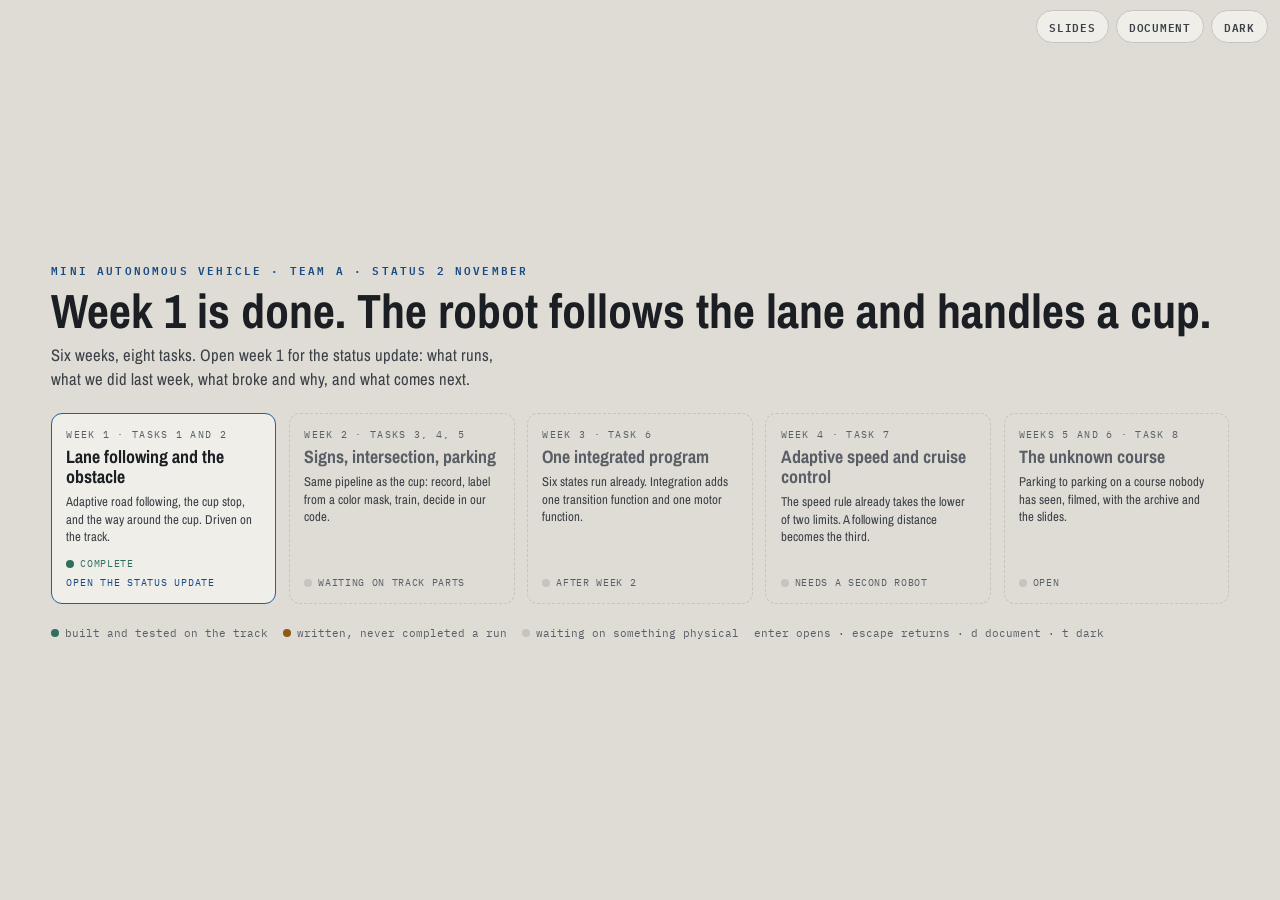
==== commit 8dd034cd: "Roadmap by week, week 1 complete, avoidance tested with a cup The roadmap now follows the six weeks " ====
--- a/presentation/index.html
+++ b/presentation/index.html
@@ -301,46 +301,40 @@
 <div class="roadmap" id="roadmap">
   <div class="rm-head">
     <div class="rm-eyebrow">Mini autonomous vehicle · team A · status 2 November</div>
-    <h1>Two tasks drive. One is written and waiting for a track test.</h1>
-    <p>Open the first card for the status update: what runs, what we did last week, what broke, and what is next.</p>
+    <h1>Week 1 is done. The robot follows the lane and handles a cup.</h1>
+    <p>Six weeks, eight tasks. Open week 1 for the status update: what runs, what we did last week, what broke and why, and what comes next.</p>
   </div>
 
   <div class="cards">
     <button class="card open" id="card-w1" type="button">
-      <span class="cw">Tasks 1 and 2</span>
-      <h2>Lane following and the cup stop</h2>
-      <p>Three models, a six state machine, our own steering. Driven on the track.</p>
-      <span class="state"><i></i>built and tested</span>
+      <span class="cw">Week 1 · tasks 1 and 2</span>
+      <h2>Lane following and the obstacle</h2>
+      <p>Adaptive road following, the cup stop, and the way around the cup. Driven on the track.</p>
+      <span class="state"><i></i>complete</span>
       <span class="enter">Open the status update</span>
     </button>
     <div class="card locked">
-      <span class="cw">Task 2, second half</span>
-      <h2>Around the cup</h2>
-      <p>Turn 90, one curve, turn 90 back. Moves tested without a cup.</p>
-      <span class="state"><i style="background:var(--amber)"></i>written, not yet driven</span>
+      <span class="cw">Week 2 · tasks 3, 4, 5</span>
+      <h2>Signs, intersection, parking</h2>
+      <p>Same pipeline as the cup: record, label from a color mask, train, decide in our code.</p>
+      <span class="state"><i style="background:var(--rule)"></i>waiting on track parts</span>
     </div>
     <div class="card locked">
-      <span class="cw">Tasks 3, 4, 5</span>
-      <h2>Signs, intersection, parking</h2>
-      <p>Same pipeline as the cup. Waiting on signs and tape on the floor.</p>
-      <span class="state"><i style="background:var(--rule)"></i>waiting on track parts</span>
+      <span class="cw">Week 3 · task 6</span>
+      <h2>One integrated program</h2>
+      <p>Six states run already. Integration adds one transition function and one motor function.</p>
+      <span class="state"><i style="background:var(--rule)"></i>after week 2</span>
     </div>
     <div class="card locked">
-      <span class="cw">Task 6</span>
-      <h2>One integrated program</h2>
-      <p>Six states run. One transition function and one motor function to come.</p>
-      <span class="state"><i style="background:var(--rule)"></i>after tasks 3 to 5</span>
+      <span class="cw">Week 4 · task 7</span>
+      <h2>Adaptive speed and cruise control</h2>
+      <p>The speed rule already takes the lower of two limits. A following distance becomes the third.</p>
+      <span class="state"><i style="background:var(--rule)"></i>needs a second robot</span>
     </div>
     <div class="card locked">
-      <span class="cw">Task 7</span>
-      <h2>Cruise control</h2>
-      <p>The speed rule already takes the lower of two limits.</p>
-      <span class="state"><i style="background:var(--rule)"></i>needs a second robot</span>
-    </div>
-    <div class="card locked">
-      <span class="cw">Task 8</span>
+      <span class="cw">Weeks 5 and 6 · task 8</span>
       <h2>The unknown course</h2>
-      <p>Parking to parking, filmed, with the archive.</p>
+      <p>Parking to parking on a course nobody has seen, filmed, with the archive and the slides.</p>
       <span class="state"><i style="background:var(--rule)"></i>open</span>
     </div>
   </div>
@@ -363,16 +357,16 @@
     <h1 class="sh">Where the project stands</h1>
     <div class="spacer" style="flex:.3"></div>
     <div class="board" style="flex:none">
-      <div class="brow s-built"><span class="bn">1</span><span class="bt">Adaptive lane following</span><span class="bmeter"><i style="width:100%"></i></span><span class="bs">driven 60 s</span></div>
-      <div class="brow s-built"><span class="bn">2a</span><span class="bt">Stop at a cup</span><span class="bmeter"><i style="width:100%"></i></span><span class="bs">8 stops live</span></div>
-      <div class="brow s-written"><span class="bn">2b</span><span class="bt">Drive around the cup</span><span class="bmeter"><i style="width:65%"></i></span><span class="bs">moves tested</span></div>
-      <div class="brow s-written"><span class="bn">6</span><span class="bt">State machine</span><span class="bmeter"><i style="width:60%"></i></span><span class="bs">6 states run</span></div>
-      <div class="brow s-open"><span class="bn">3-5</span><span class="bt">Signs, intersection, parking</span><span class="bmeter"><i style="width:0%"></i></span><span class="bs">no track parts</span></div>
-      <div class="brow s-open"><span class="bn">7</span><span class="bt">Cruise control</span><span class="bmeter"><i style="width:8%"></i></span><span class="bs">no 2nd robot</span></div>
-      <div class="brow s-open"><span class="bn">8</span><span class="bt">Final run</span><span class="bmeter"><i style="width:0%"></i></span><span class="bs">open</span></div>
-    </div>
-    <div class="spacer"></div>
-    <p class="src">Green: completed runs on the track. Amber: code exists, no complete run. Grey: blocked on something physical.</p>
+      <div class="brow s-built"><span class="bn">W1</span><span class="bt">1 · Adaptive lane following</span><span class="bmeter"><i style="width:100%"></i></span><span class="bs">driven 60 s</span></div>
+      <div class="brow s-built"><span class="bn">W1</span><span class="bt">2 · Stop at a cup</span><span class="bmeter"><i style="width:100%"></i></span><span class="bs">8 stops live</span></div>
+      <div class="brow s-built"><span class="bn">W1</span><span class="bt">2 · Drive around the cup</span><span class="bmeter"><i style="width:100%"></i></span><span class="bs">moves tested</span></div>
+      <div class="brow s-written"><span class="bn">W3</span><span class="bt">6 · State machine</span><span class="bmeter"><i style="width:60%"></i></span><span class="bs">6 states run</span></div>
+      <div class="brow s-open"><span class="bn">W2</span><span class="bt">3, 4, 5 · Signs, intersection, parking</span><span class="bmeter"><i style="width:0%"></i></span><span class="bs">no track parts</span></div>
+      <div class="brow s-open"><span class="bn">W4</span><span class="bt">7 · Cruise control</span><span class="bmeter"><i style="width:8%"></i></span><span class="bs">no 2nd robot</span></div>
+      <div class="brow s-open"><span class="bn">W5</span><span class="bt">8 · Final run</span><span class="bmeter"><i style="width:0%"></i></span><span class="bs">open</span></div>
+    </div>
+    <div class="spacer"></div>
+    <p class="src">Week 1 complete. Green: driven on the track. Amber: code exists, no complete run. Grey: blocked on something physical.</p>
   </div></div>
 </section>
 
@@ -624,7 +618,7 @@
 <!-- 8 around the cup -->
 <section>
   <div class="slide"><div class="inner">
-    <h2 class="sh">Around the cup <span class="tag t-test">written, not yet driven</span></h2>
+    <h2 class="sh">Around the cup <span class="tag t-run">tested with and without a cup</span></h2>
     <div class="spacer" style="flex:.15"></div>
     <figure class="wide" style="flex:none">
       <div class="fl">The intended path · top view, inside of the oval</div>
@@ -657,8 +651,8 @@
       </svg>
     </figure>
     <div class="spacer"></div>
-    <p>The cup sits near the center of the curve, so the robot never points at it. <b>Tested on the track without a cup:</b> 5 turns of 5 hit 90 degrees, curve 2.85 s.</p>
-    <p class="src">turn_test.py and swerve_test.py, 29 October. Next: put the three moves into decision.py. In the test the robot finished near the outer tape, so the width is not final.</p>
+    <p>The cup sits near the center of the curve, so the robot never points at it. <b>Tested on the track, with a cup in place and without one:</b> 5 turns of 5 hit 90 degrees, curve 2.85 s.</p>
+    <p class="src">turn_test.py and swerve_test.py. In the tests the robot finished near the outer tape rather than the center, so the width of the curve is still being tuned.</p>
   </div></div>
 </section>
 
@@ -703,8 +697,7 @@
     <div class="spacer" style="flex:.25"></div>
     <div class="steps" style="flex:none">
       <div class="step"><span class="sq"></span><span class="st">Put the three moves into the state machine</span><span class="sp">pass: recorded frames give the same state through old and new code</span></div>
-      <div class="step"><span class="sq"></span><span class="st">Drive the avoidance with a cup, filmed</span><span class="sp">pass: 8 of 10 passes end in lane following, untouched</span></div>
-      <div class="step"><span class="sq"></span><span class="st">Find the jerky steering</span><span class="sp">pass: calmer in both directions, or the change is reverted</span></div>
+      <div class="step"><span class="sq"></span><span class="st">Repeat the avoidance ten times, filmed</span><span class="sp">pass: 8 of 10 passes end in lane following, untouched</span></div>
       <div class="step"><span class="sq"></span><span class="st">Refresh the Task 1 table</span><span class="sp">pass: the six runs repeated with today's code</span></div>
       <div class="step block"><span class="sq"></span><span class="st">Team: tape an intersection and a parking box</span><span class="sp">blocks tasks 3, 4 and 5. Lane and tape width still unmeasured</span></div>
     </div>
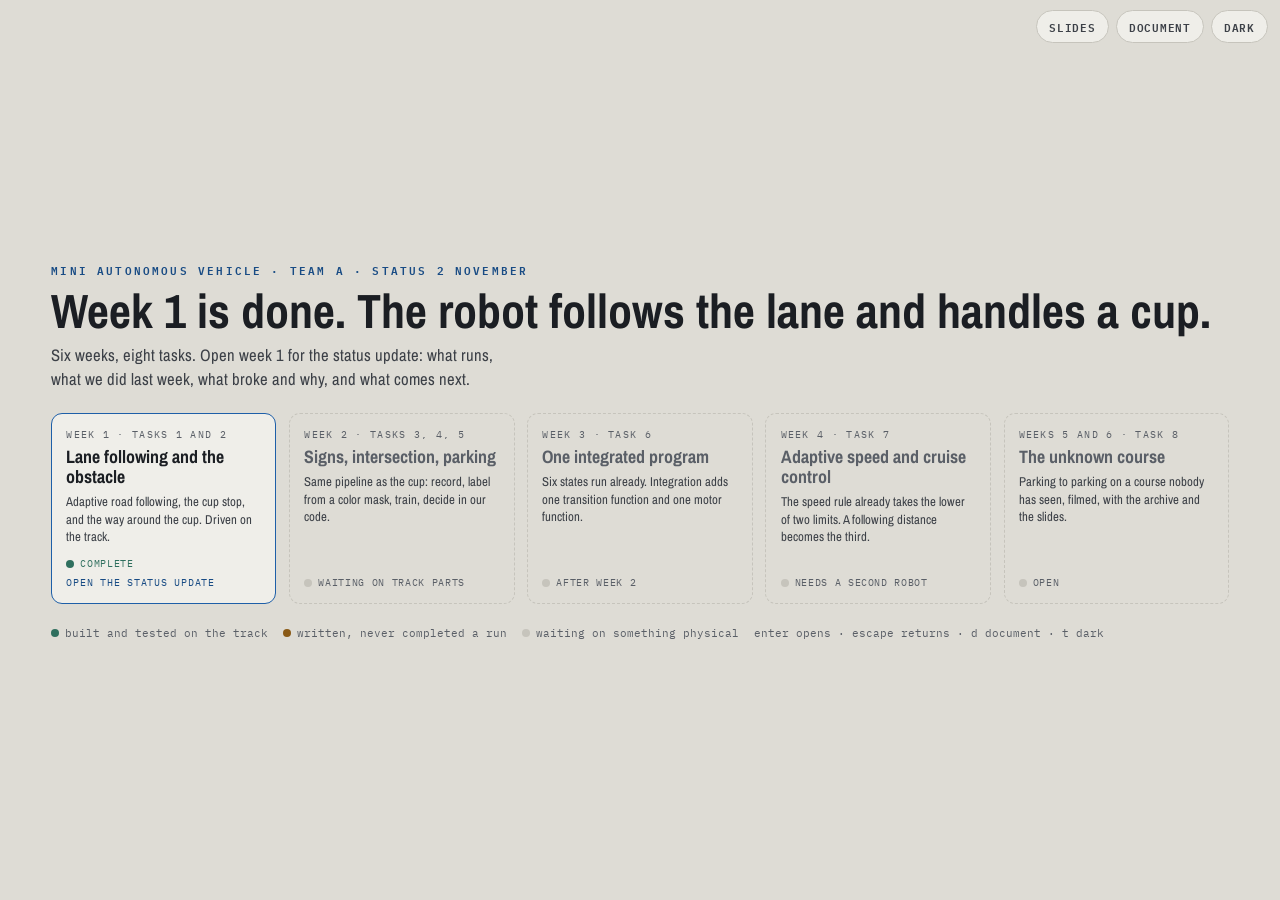
==== commit 216b43ad: "Document the weekly status update, and a check script for it presentation/README.md says what is on " ====
--- a/presentation/index.html
+++ b/presentation/index.html
@@ -255,6 +255,7 @@
   background:var(--ground); border:1px solid var(--rule-soft); border-radius:.3cqw; padding:.8cqw 1cqw; overflow-x:auto}
 .codewrap pre .c{color:var(--faint)}
 .codewrap .where{font-family:var(--mono); font-size:.88cqw; color:var(--faint)}
+body.doc .codeblock{margin-top:0}
 body.doc .codebtn{display:none}
 body.doc .codewrap, body.doc .codewrap[data-open="true"]{display:flex !important; position:static; inset:auto;
   border:1px solid var(--rule); border-radius:8px; padding:.85rem 1rem; gap:.45rem; margin-top:.5rem; overflow:visible}
